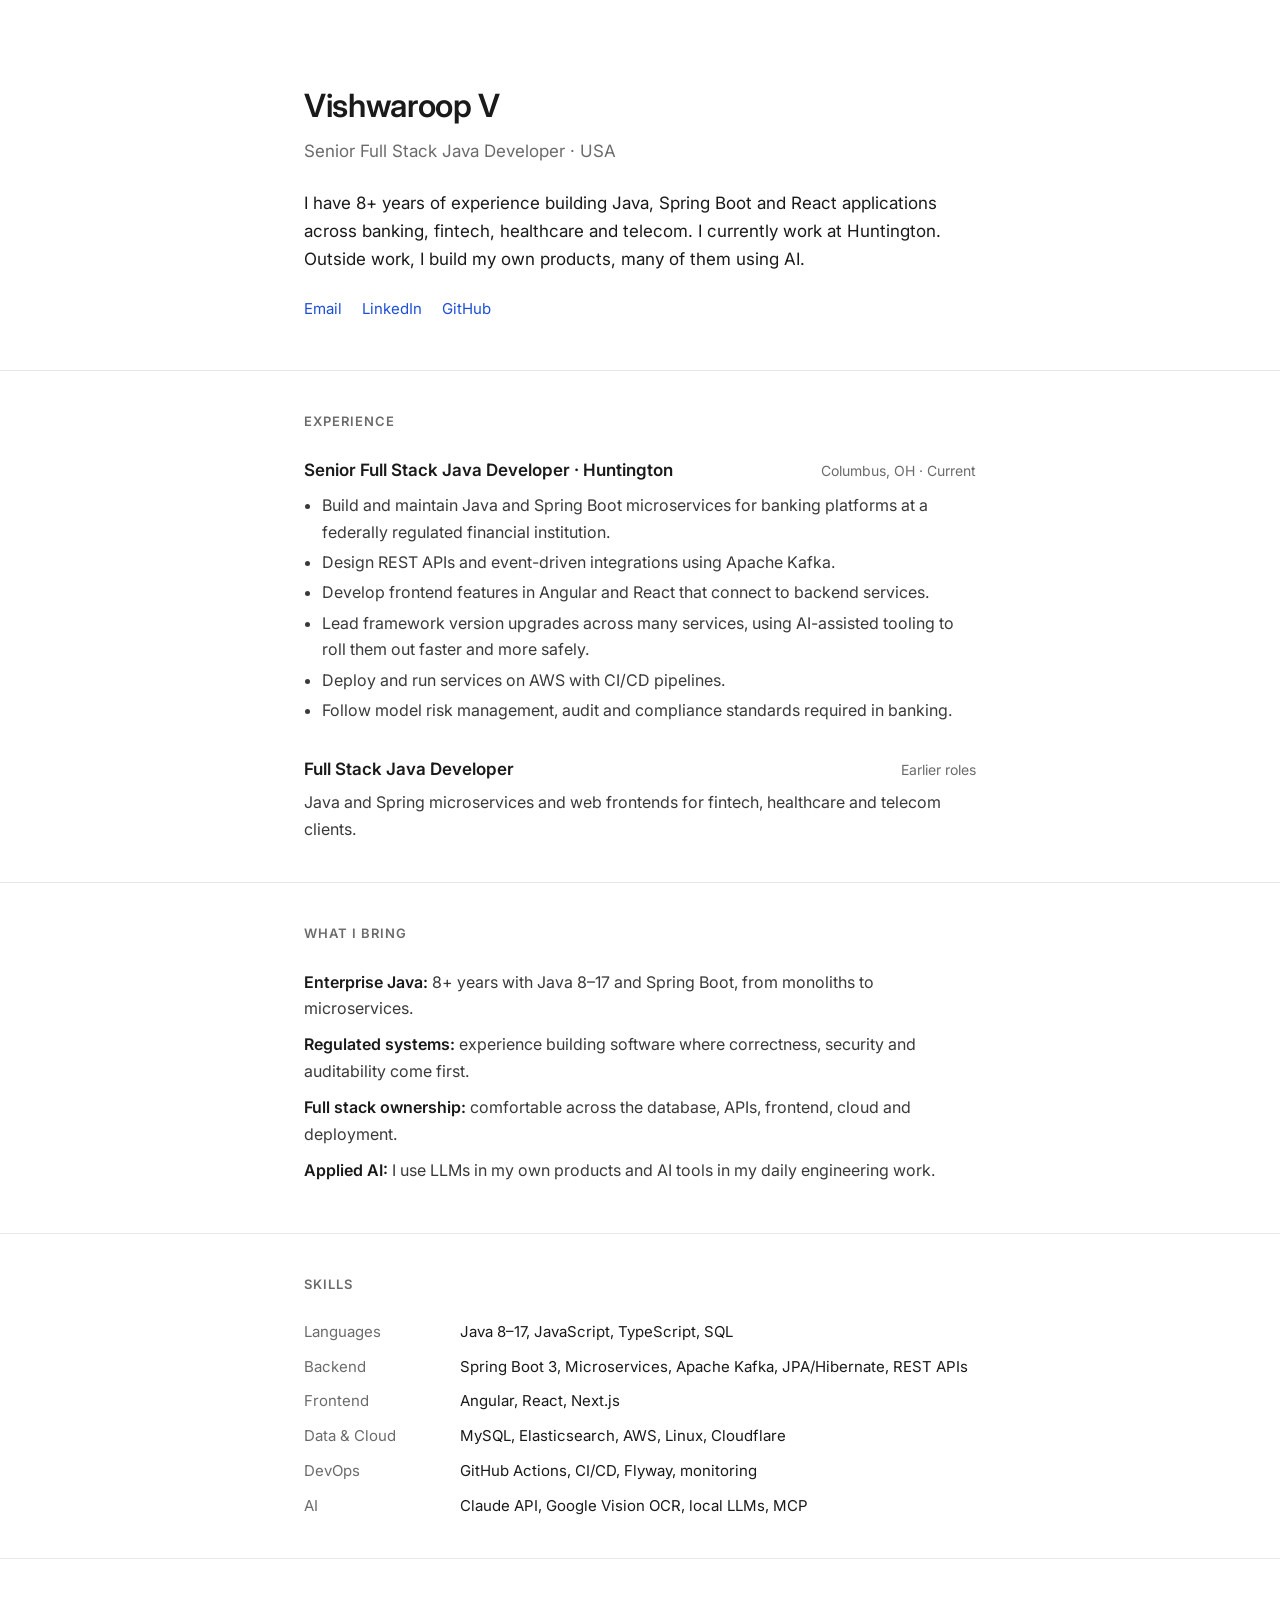
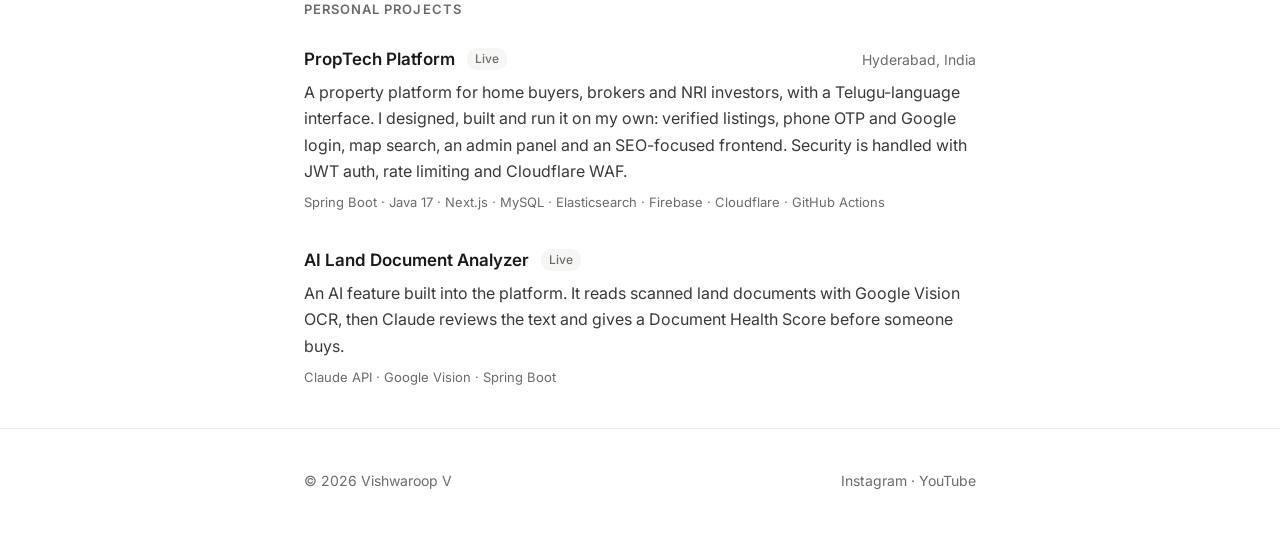
==== index.html @ b4668c91 "Rename platform to PropTech Platform; mark document analyzer live Co-Authored-By: Claude Opus 5.5 <n" ====
<!DOCTYPE html>
<html lang="en">
<head>
<meta charset="UTF-8">
<meta name="viewport" content="width=device-width, initial-scale=1.0">
<title>Vishwaroop V — Senior Full Stack Java Developer</title>
<meta name="description" content="Senior Full Stack Java Developer with 8+ years in banking and fintech. Spring Boot, microservices, Kafka, React, AWS, and applied AI.">
<link rel="preconnect" href="https://fonts.googleapis.com">
<link rel="preconnect" href="https://fonts.gstatic.com" crossorigin>
<link href="https://fonts.googleapis.com/css2?family=Inter:wght@400;500;600&display=swap" rel="stylesheet">
<style>
  :root{--text:#1a1a1a;--muted:#6b6b6b;--line:#e8e8e8;--link:#1d4ed8;--bg:#ffffff;--soft:#f6f6f4}
  *{box-sizing:border-box;margin:0;padding:0}
  body{font-family:'Inter',system-ui,-apple-system,sans-serif;color:var(--text);background:var(--bg);line-height:1.65;font-size:16px;-webkit-font-smoothing:antialiased}
  .wrap{max-width:720px;margin:0 auto;padding:0 24px}
  a{color:var(--link);text-decoration:none}
  a:hover{text-decoration:underline}

  header{padding:80px 0 48px}
  h1{font-size:32px;font-weight:600;letter-spacing:-.01em}
  .role{color:var(--muted);font-size:17px;margin-top:4px}
  .intro{margin-top:24px;font-size:17px}
  .links{display:flex;gap:20px;flex-wrap:wrap;margin-top:24px;font-size:15px}

  section{padding:40px 0;border-top:1px solid var(--line)}
  h2{font-size:13px;font-weight:600;text-transform:uppercase;letter-spacing:.08em;color:var(--muted);margin-bottom:24px}

  .item{margin-bottom:32px}
  .item:last-child{margin-bottom:0}
  .item-head{display:flex;justify-content:space-between;align-items:baseline;gap:16px;flex-wrap:wrap}
  .item h3{font-size:17px;font-weight:600}
  .item .meta{font-size:14px;color:var(--muted)}
  .item p{margin-top:6px;color:#3a3a3a}
  .item ul{margin-top:8px;padding-left:18px;color:#3a3a3a}
  .item li{margin-bottom:4px}
  .tags{margin-top:8px;font-size:13px;color:var(--muted)}
  .item .plinks{margin-top:6px;font-size:14px;display:flex;gap:16px}
  .plain{list-style:none}
  .plain li{margin-bottom:10px;color:#3a3a3a}
  .plain strong{color:var(--text);font-weight:600}
  .badge{display:inline-block;font-size:12px;font-weight:500;padding:1px 8px;border-radius:10px;background:var(--soft);color:var(--muted);margin-left:8px;vertical-align:2px}

  .skills{display:grid;grid-template-columns:140px 1fr;row-gap:10px;column-gap:16px;font-size:15px}
  .skills dt{color:var(--muted)}

  footer{padding:40px 0 60px;border-top:1px solid var(--line);font-size:14px;color:var(--muted)}
  footer .wrap{display:flex;justify-content:space-between;flex-wrap:wrap;gap:12px}
  footer a{color:var(--muted)}

  @media (max-width:560px){
    header{padding:56px 0 36px}
    h1{font-size:28px}
    .skills{grid-template-columns:1fr;row-gap:2px}
    .skills dd{margin-bottom:10px}
  }
</style>
</head>
<body>

<header>
  <div class="wrap">
    <h1>Vishwaroop V</h1>
    <div class="role">Senior Full Stack Java Developer · USA</div>
    <p class="intro">I have 8+ years of experience building Java, Spring Boot and React applications across banking, fintech, healthcare and telecom. I currently work at Huntington. Outside work, I build my own products, many of them using AI.</p>
    <div class="links">
      <a href="mailto:vishwaroopvoruganti@gmail.com">Email</a>
      <a href="https://www.linkedin.com/in/vishwaroop-v-a164001b8/" target="_blank" rel="noopener">LinkedIn</a>
      <a href="https://github.com/vishwaroopvoruganti" target="_blank" rel="noopener">GitHub</a>
    </div>
  </div>
</header>

<section>
  <div class="wrap">
    <h2>Experience</h2>
    <div class="item">
      <div class="item-head"><h3>Senior Full Stack Java Developer · Huntington</h3><span class="meta">Columbus, OH · Current</span></div>
      <ul>
        <li>Build and maintain Java and Spring Boot microservices for banking platforms at a federally regulated financial institution.</li>
        <li>Design REST APIs and event-driven integrations using Apache Kafka.</li>
        <li>Develop frontend features in Angular and React that connect to backend services.</li>
        <li>Lead framework version upgrades across many services, using AI-assisted tooling to roll them out faster and more safely.</li>
        <li>Deploy and run services on AWS with CI/CD pipelines.</li>
        <li>Follow model risk management, audit and compliance standards required in banking.</li>
      </ul>
    </div>
    <div class="item">
      <div class="item-head"><h3>Full Stack Java Developer</h3><span class="meta">Earlier roles</span></div>
      <p>Java and Spring microservices and web frontends for fintech, healthcare and telecom clients.</p>
    </div>
  </div>
</section>

<section>
  <div class="wrap">
    <h2>What I bring</h2>
    <ul class="plain">
      <li><strong>Enterprise Java:</strong> 8+ years with Java 8–17 and Spring Boot, from monoliths to microservices.</li>
      <li><strong>Regulated systems:</strong> experience building software where correctness, security and auditability come first.</li>
      <li><strong>Full stack ownership:</strong> comfortable across the database, APIs, frontend, cloud and deployment.</li>
      <li><strong>Applied AI:</strong> I use LLMs in my own products and AI tools in my daily engineering work.</li>
    </ul>
  </div>
</section>

<section>
  <div class="wrap">
    <h2>Skills</h2>
    <dl class="skills">
      <dt>Languages</dt><dd>Java 8–17, JavaScript, TypeScript, SQL</dd>
      <dt>Backend</dt><dd>Spring Boot 3, Microservices, Apache Kafka, JPA/Hibernate, REST APIs</dd>
      <dt>Frontend</dt><dd>Angular, React, Next.js</dd>
      <dt>Data &amp; Cloud</dt><dd>MySQL, Elasticsearch, AWS, Linux, Cloudflare</dd>
      <dt>DevOps</dt><dd>GitHub Actions, CI/CD, Flyway, monitoring</dd>
      <dt>AI</dt><dd>Claude API, Google Vision OCR, local LLMs, MCP</dd>
    </dl>
  </div>
</section>

<section id="projects">
  <div class="wrap">
    <h2>Personal projects</h2>
    <div class="item">
      <div class="item-head"><h3>PropTech Platform <span class="badge">Live</span></h3><span class="meta">Hyderabad, India</span></div>
      <p>A property platform for home buyers, brokers and NRI investors, with a Telugu-language interface. I designed, built and run it on my own: verified listings, phone OTP and Google login, map search, an admin panel and an SEO-focused frontend. Security is handled with JWT auth, rate limiting and Cloudflare WAF.</p>
      <div class="tags">Spring Boot · Java 17 · Next.js · MySQL · Elasticsearch · Firebase · Cloudflare · GitHub Actions</div>
    </div>
    <div class="item">
      <div class="item-head"><h3>AI Land Document Analyzer <span class="badge">Live</span></h3></div>
      <p>An AI feature built into the platform. It reads scanned land documents with Google Vision OCR, then Claude reviews the text and gives a Document Health Score before someone buys.</p>
      <div class="tags">Claude API · Google Vision · Spring Boot</div>
    </div>
  </div>
</section>

<footer>
  <div class="wrap">
    <span>© 2026 Vishwaroop V</span>
    <span><a href="https://www.instagram.com/invest_with_vish/" target="_blank" rel="noopener">Instagram</a> · <a href="https://www.youtube.com/@invest_with_vish" target="_blank" rel="noopener">YouTube</a></span>
  </div>
</footer>

</body>
</html>
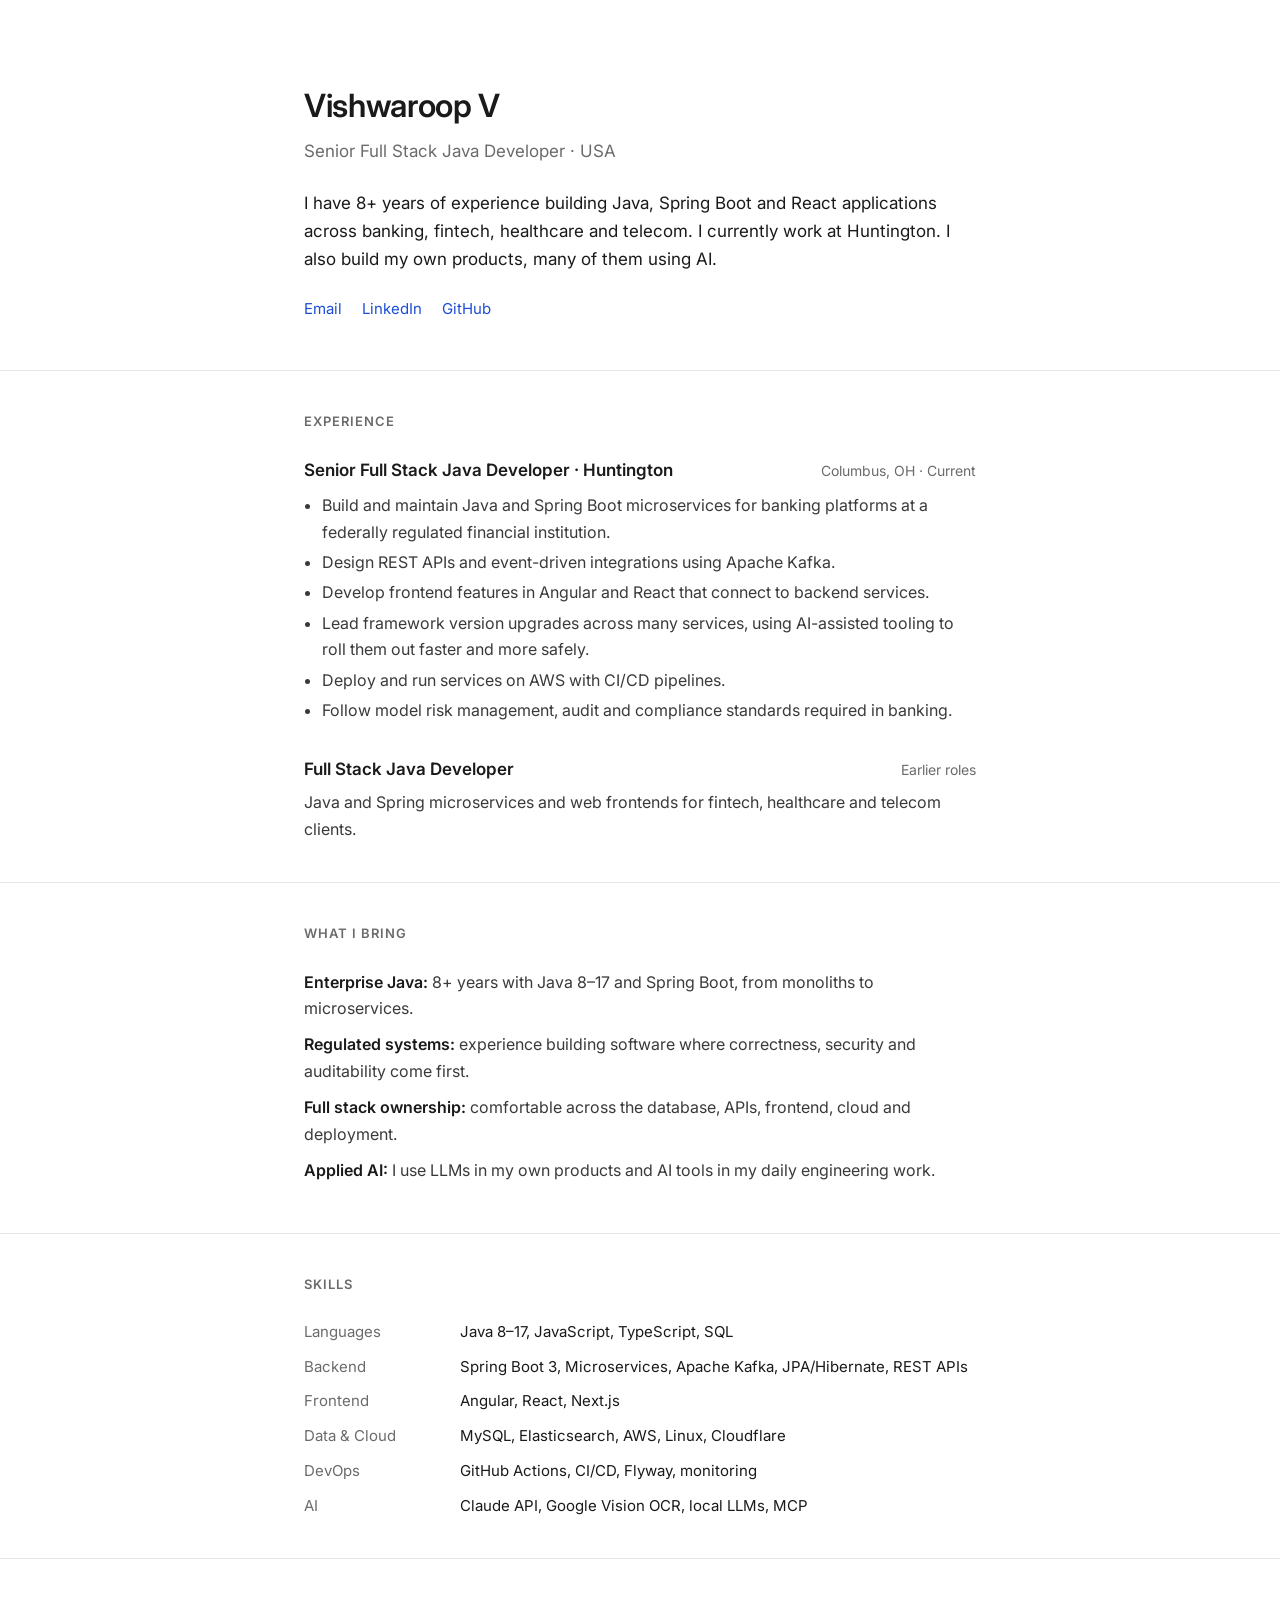
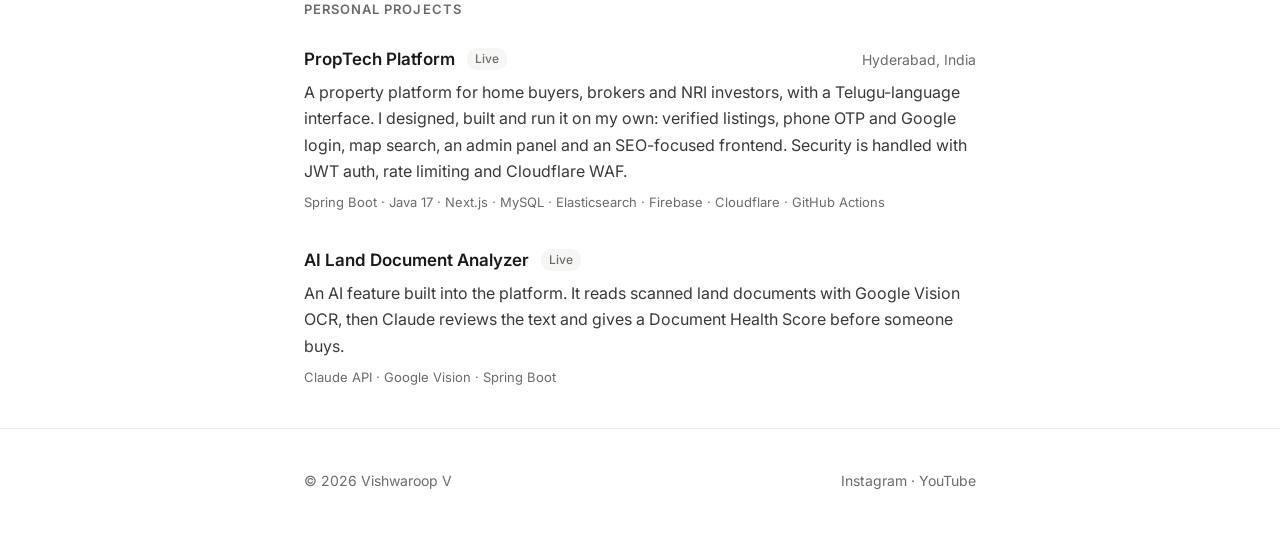
==== commit ce7e1d12: "Edit intro wording Co-Authored-By: Claude Opus 5.5 <noreply@anthropic.com> Claude-Session: https://c" ====
--- a/index.html
+++ b/index.html
@@ -61,9 +61,9 @@
   <div class="wrap">
     <h1>Vishwaroop V</h1>
     <div class="role">Senior Full Stack Java Developer · USA</div>
-    <p class="intro">I have 8+ years of experience building Java, Spring Boot and React applications across banking, fintech, healthcare and telecom. I currently work at Huntington. Outside work, I build my own products, many of them using AI.</p>
+    <p class="intro">I have 8+ years of experience building Java, Spring Boot and React applications across banking, fintech, healthcare and telecom. I currently work at Huntington. I also build my own products, many of them using AI.</p>
     <div class="links">
-      <a href="mailto:vishwaroopvoruganti@gmail.com">Email</a>
+      <a href="mailto:vishwaroop53@gmail.com">Email</a>
       <a href="https://www.linkedin.com/in/vishwaroop-v-a164001b8/" target="_blank" rel="noopener">LinkedIn</a>
       <a href="https://github.com/vishwaroopvoruganti" target="_blank" rel="noopener">GitHub</a>
     </div>
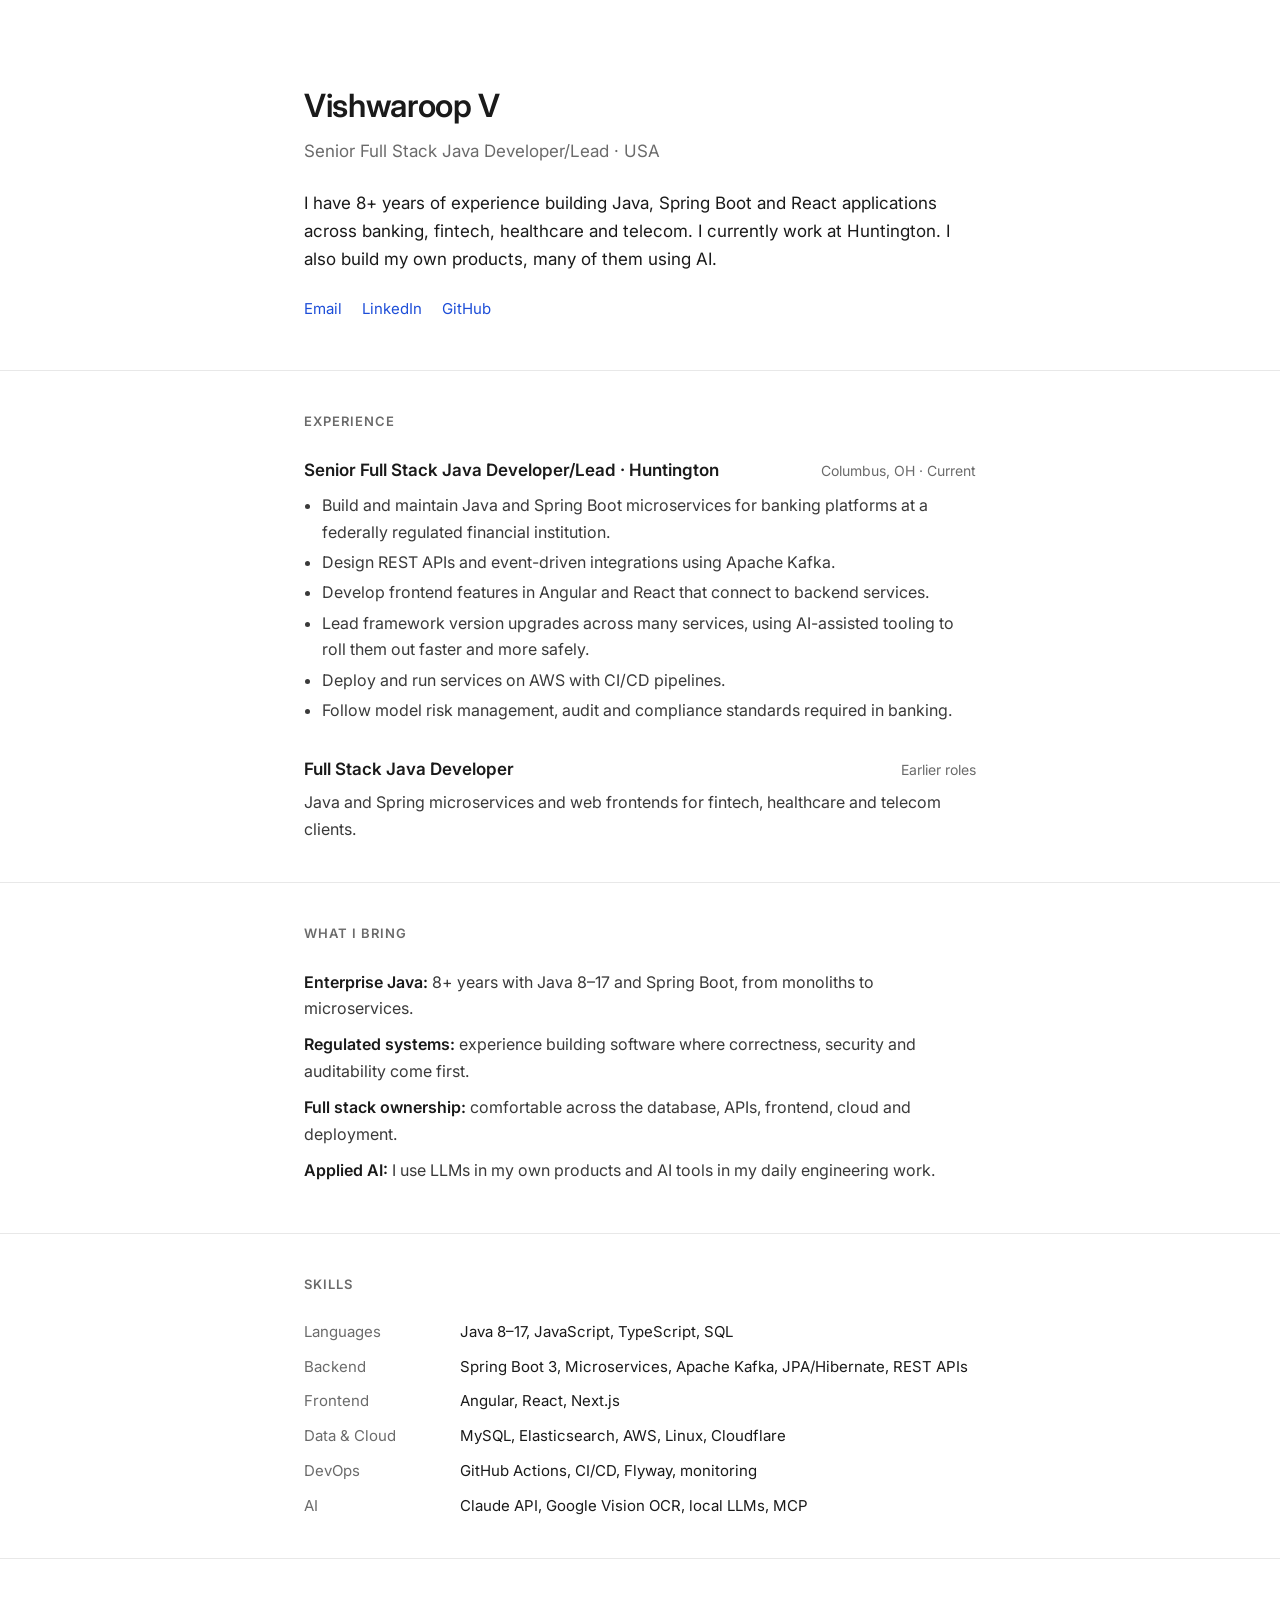
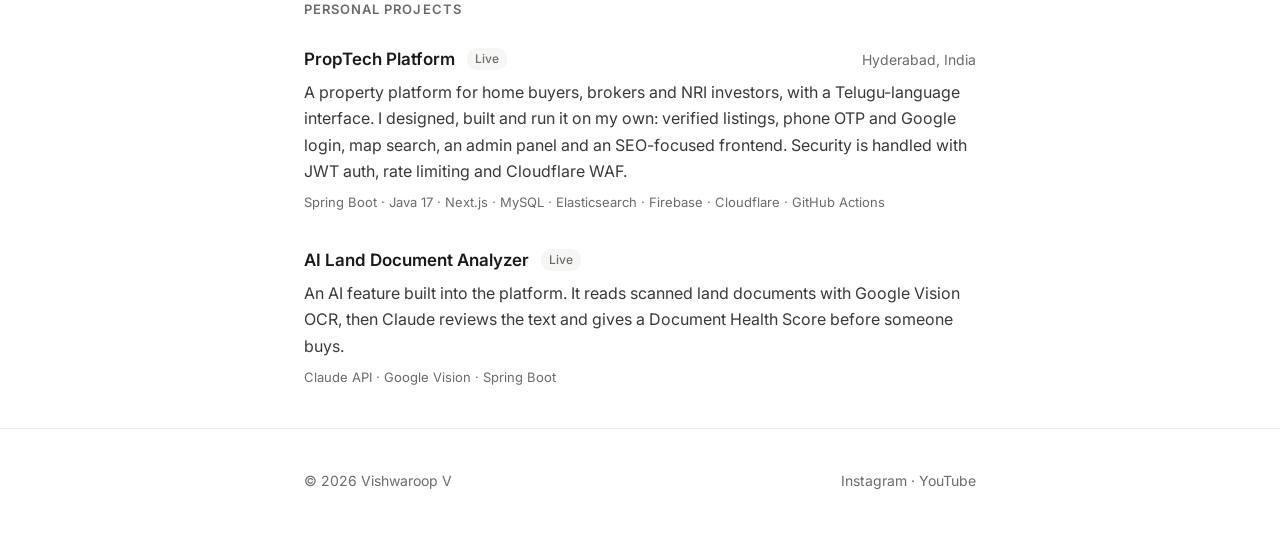
==== commit 2e87b174: "Update title to Senior Full Stack Java Developer/Lead Co-Authored-By: Claude Opus 5.5 <noreply@anthr" ====
--- a/index.html
+++ b/index.html
@@ -3,8 +3,8 @@
 <head>
 <meta charset="UTF-8">
 <meta name="viewport" content="width=device-width, initial-scale=1.0">
-<title>Vishwaroop V — Senior Full Stack Java Developer</title>
-<meta name="description" content="Senior Full Stack Java Developer with 8+ years in banking and fintech. Spring Boot, microservices, Kafka, React, AWS, and applied AI.">
+<title>Vishwaroop V — Senior Full Stack Java Developer/Lead</title>
+<meta name="description" content="Senior Full Stack Java Developer/Lead with 8+ years in banking and fintech. Spring Boot, microservices, Kafka, React, AWS, and applied AI.">
 <link rel="preconnect" href="https://fonts.googleapis.com">
 <link rel="preconnect" href="https://fonts.gstatic.com" crossorigin>
 <link href="https://fonts.googleapis.com/css2?family=Inter:wght@400;500;600&display=swap" rel="stylesheet">
@@ -60,7 +60,7 @@
 <header>
   <div class="wrap">
     <h1>Vishwaroop V</h1>
-    <div class="role">Senior Full Stack Java Developer · USA</div>
+    <div class="role">Senior Full Stack Java Developer/Lead · USA</div>
     <p class="intro">I have 8+ years of experience building Java, Spring Boot and React applications across banking, fintech, healthcare and telecom. I currently work at Huntington. I also build my own products, many of them using AI.</p>
     <div class="links">
       <a href="mailto:vishwaroop53@gmail.com">Email</a>
@@ -74,7 +74,7 @@
   <div class="wrap">
     <h2>Experience</h2>
     <div class="item">
-      <div class="item-head"><h3>Senior Full Stack Java Developer · Huntington</h3><span class="meta">Columbus, OH · Current</span></div>
+      <div class="item-head"><h3>Senior Full Stack Java Developer/Lead · Huntington</h3><span class="meta">Columbus, OH · Current</span></div>
       <ul>
         <li>Build and maintain Java and Spring Boot microservices for banking platforms at a federally regulated financial institution.</li>
         <li>Design REST APIs and event-driven integrations using Apache Kafka.</li>
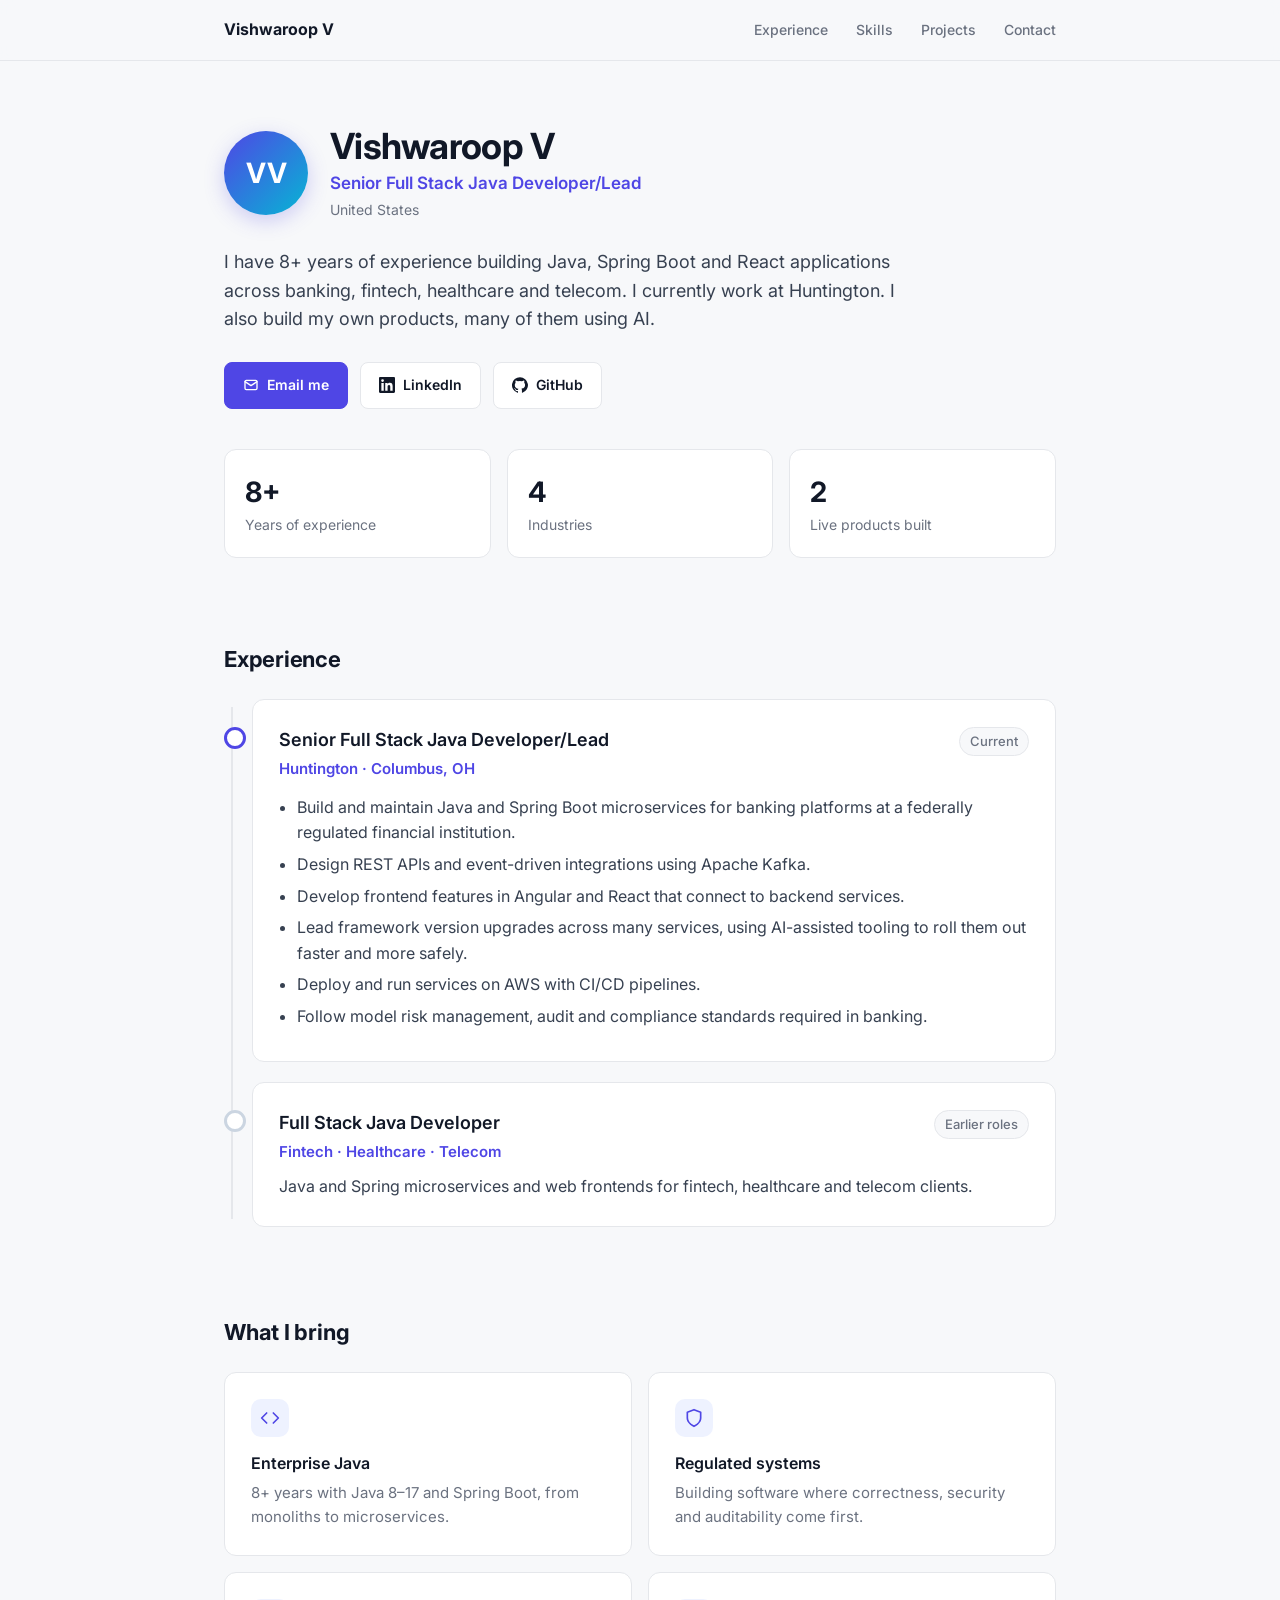
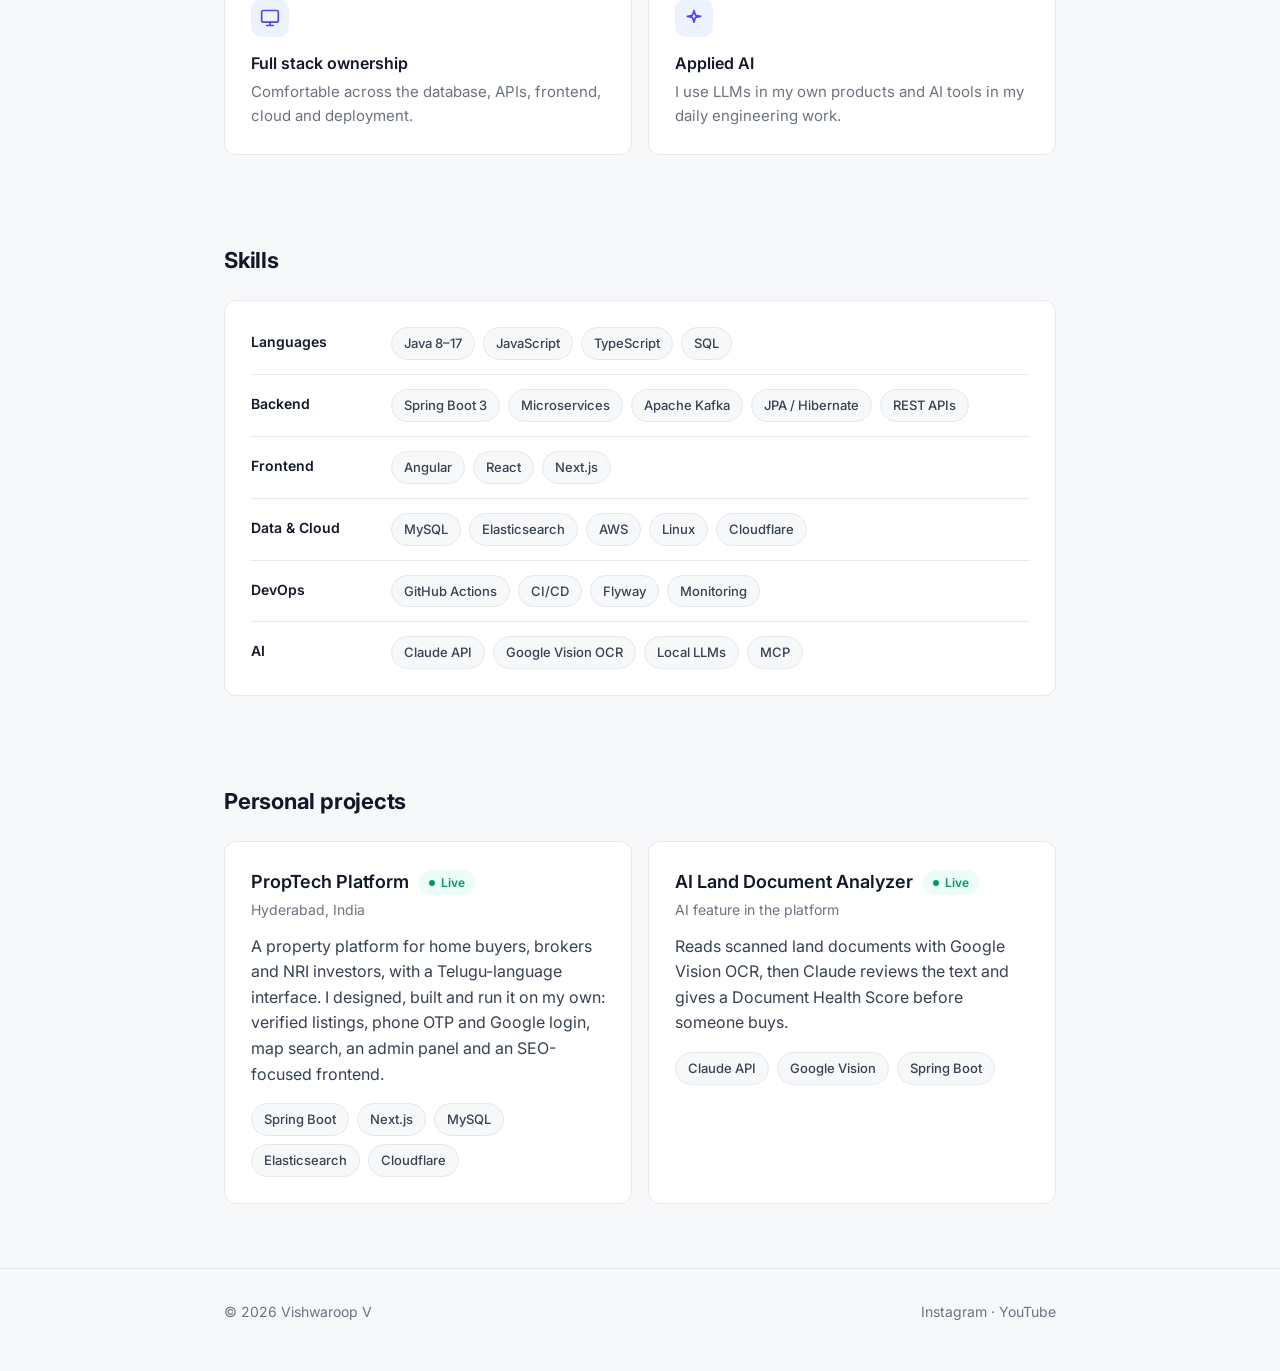
==== commit 2486fe8d: "Redesign: clean card layout with timeline, skill chips and icons Co-Authored-By: Claude Opus 5.5 <no" ====
--- a/index.html
+++ b/index.html
@@ -5,133 +5,238 @@
 <meta name="viewport" content="width=device-width, initial-scale=1.0">
 <title>Vishwaroop V — Senior Full Stack Java Developer/Lead</title>
 <meta name="description" content="Senior Full Stack Java Developer/Lead with 8+ years in banking and fintech. Spring Boot, microservices, Kafka, React, AWS, and applied AI.">
+<link rel="icon" href="data:image/svg+xml,<svg xmlns='http://www.w3.org/2000/svg' viewBox='0 0 64 64'><rect width='64' height='64' rx='14' fill='%234f46e5'/><text x='50%' y='54%' text-anchor='middle' dominant-baseline='middle' font-family='Arial' font-weight='700' font-size='28' fill='white'>VV</text></svg>">
 <link rel="preconnect" href="https://fonts.googleapis.com">
 <link rel="preconnect" href="https://fonts.gstatic.com" crossorigin>
-<link href="https://fonts.googleapis.com/css2?family=Inter:wght@400;500;600&display=swap" rel="stylesheet">
+<link href="https://fonts.googleapis.com/css2?family=Inter:wght@400;500;600;700&display=swap" rel="stylesheet">
 <style>
-  :root{--text:#1a1a1a;--muted:#6b6b6b;--line:#e8e8e8;--link:#1d4ed8;--bg:#ffffff;--soft:#f6f6f4}
+  :root{
+    --bg:#f7f8fa; --card:#ffffff; --text:#111827; --body:#374151; --muted:#6b7280;
+    --line:#e5e7eb; --accent:#4f46e5; --accent-soft:#eef2ff; --green:#059669; --green-soft:#ecfdf5;
+  }
   *{box-sizing:border-box;margin:0;padding:0}
-  body{font-family:'Inter',system-ui,-apple-system,sans-serif;color:var(--text);background:var(--bg);line-height:1.65;font-size:16px;-webkit-font-smoothing:antialiased}
-  .wrap{max-width:720px;margin:0 auto;padding:0 24px}
-  a{color:var(--link);text-decoration:none}
-  a:hover{text-decoration:underline}
-
-  header{padding:80px 0 48px}
-  h1{font-size:32px;font-weight:600;letter-spacing:-.01em}
-  .role{color:var(--muted);font-size:17px;margin-top:4px}
-  .intro{margin-top:24px;font-size:17px}
-  .links{display:flex;gap:20px;flex-wrap:wrap;margin-top:24px;font-size:15px}
-
-  section{padding:40px 0;border-top:1px solid var(--line)}
-  h2{font-size:13px;font-weight:600;text-transform:uppercase;letter-spacing:.08em;color:var(--muted);margin-bottom:24px}
-
-  .item{margin-bottom:32px}
-  .item:last-child{margin-bottom:0}
-  .item-head{display:flex;justify-content:space-between;align-items:baseline;gap:16px;flex-wrap:wrap}
-  .item h3{font-size:17px;font-weight:600}
-  .item .meta{font-size:14px;color:var(--muted)}
-  .item p{margin-top:6px;color:#3a3a3a}
-  .item ul{margin-top:8px;padding-left:18px;color:#3a3a3a}
-  .item li{margin-bottom:4px}
-  .tags{margin-top:8px;font-size:13px;color:var(--muted)}
-  .item .plinks{margin-top:6px;font-size:14px;display:flex;gap:16px}
-  .plain{list-style:none}
-  .plain li{margin-bottom:10px;color:#3a3a3a}
-  .plain strong{color:var(--text);font-weight:600}
-  .badge{display:inline-block;font-size:12px;font-weight:500;padding:1px 8px;border-radius:10px;background:var(--soft);color:var(--muted);margin-left:8px;vertical-align:2px}
-
-  .skills{display:grid;grid-template-columns:140px 1fr;row-gap:10px;column-gap:16px;font-size:15px}
-  .skills dt{color:var(--muted)}
-
-  footer{padding:40px 0 60px;border-top:1px solid var(--line);font-size:14px;color:var(--muted)}
+  html{scroll-behavior:smooth}
+  body{font-family:'Inter',system-ui,-apple-system,sans-serif;background:var(--bg);color:var(--body);line-height:1.6;font-size:16px;-webkit-font-smoothing:antialiased}
+  a{color:var(--accent);text-decoration:none}
+  .wrap{max-width:880px;margin:0 auto;padding:0 24px}
+
+  /* nav */
+  nav{position:sticky;top:0;z-index:10;background:rgba(247,248,250,.9);backdrop-filter:blur(8px);border-bottom:1px solid var(--line)}
+  nav .wrap{display:flex;justify-content:space-between;align-items:center;height:60px}
+  .brand{font-weight:700;color:var(--text);font-size:16px}
+  nav ul{display:flex;gap:28px;list-style:none;font-size:14px;font-weight:500}
+  nav ul a{color:var(--muted)}
+  nav ul a:hover{color:var(--text)}
+
+  /* hero */
+  .hero{padding:64px 0 40px}
+  .hero-top{display:flex;align-items:center;gap:22px}
+  .avatar{width:84px;height:84px;border-radius:50%;background:linear-gradient(135deg,#4f46e5,#06b6d4);color:#fff;display:flex;align-items:center;justify-content:center;font-weight:700;font-size:28px;flex-shrink:0;box-shadow:0 6px 20px rgba(79,70,229,.25)}
+  h1{font-size:36px;font-weight:700;color:var(--text);letter-spacing:-.02em;line-height:1.2}
+  .role{color:var(--accent);font-weight:600;font-size:17px;margin-top:2px}
+  .loc{color:var(--muted);font-size:14px;margin-top:2px}
+  .intro{margin-top:26px;font-size:18px;max-width:700px}
+  .btns{display:flex;gap:12px;flex-wrap:wrap;margin-top:28px}
+  .btn{display:inline-flex;align-items:center;gap:8px;font-size:14px;font-weight:600;padding:11px 18px;border-radius:8px;border:1px solid var(--line);background:var(--card);color:var(--text);transition:all .15s}
+  .btn:hover{border-color:#cbd5e1;transform:translateY(-1px)}
+  .btn.primary{background:var(--accent);border-color:var(--accent);color:#fff}
+  .btn.primary:hover{background:#4338ca}
+  .btn svg{width:16px;height:16px}
+
+  .stats{display:grid;grid-template-columns:repeat(3,1fr);gap:16px;margin-top:40px}
+  .stat{background:var(--card);border:1px solid var(--line);border-radius:12px;padding:20px}
+  .stat .n{font-size:28px;font-weight:700;color:var(--text)}
+  .stat .l{font-size:14px;color:var(--muted)}
+
+  /* sections */
+  section{padding:44px 0}
+  h2{font-size:22px;font-weight:700;color:var(--text);margin-bottom:22px;letter-spacing:-.01em}
+  .card{background:var(--card);border:1px solid var(--line);border-radius:12px;padding:26px}
+
+  /* timeline */
+  .timeline{position:relative;padding-left:28px}
+  .timeline:before{content:"";position:absolute;left:7px;top:8px;bottom:8px;width:2px;background:var(--line)}
+  .t-item{position:relative;margin-bottom:20px}
+  .t-item:last-child{margin-bottom:0}
+  .t-item:before{content:"";position:absolute;left:-28px;top:28px;width:16px;height:16px;border-radius:50%;background:var(--card);border:3px solid var(--accent)}
+  .t-item.past:before{border-color:#cbd5e1}
+  .t-head{display:flex;justify-content:space-between;align-items:baseline;flex-wrap:wrap;gap:8px}
+  .t-head h3{font-size:18px;font-weight:600;color:var(--text)}
+  .company{color:var(--accent);font-weight:600;font-size:15px;margin-top:2px}
+  .when{font-size:13px;font-weight:500;color:var(--muted);background:var(--bg);border:1px solid var(--line);padding:3px 10px;border-radius:20px}
+  .t-item ul{margin-top:14px;padding-left:18px}
+  .t-item li{margin-bottom:6px}
+  .t-item p{margin-top:10px}
+
+  /* strengths */
+  .grid2{display:grid;grid-template-columns:1fr 1fr;gap:16px}
+  .strength .icon{width:38px;height:38px;border-radius:10px;background:var(--accent-soft);color:var(--accent);display:flex;align-items:center;justify-content:center;margin-bottom:14px}
+  .strength .icon svg{width:20px;height:20px}
+  .strength h3{font-size:16px;font-weight:600;color:var(--text);margin-bottom:4px}
+  .strength p{font-size:15px;color:var(--muted)}
+
+  /* skills */
+  .skill-row{display:flex;gap:20px;padding:14px 0;border-top:1px solid var(--line)}
+  .skill-row:first-child{border-top:0;padding-top:0}
+  .skill-row:last-child{padding-bottom:0}
+  .skill-row .k{width:120px;flex-shrink:0;font-size:14px;font-weight:600;color:var(--text);padding-top:4px}
+  .chips{display:flex;flex-wrap:wrap;gap:8px}
+  .chip{font-size:13px;font-weight:500;padding:5px 12px;border-radius:20px;background:var(--bg);border:1px solid var(--line);color:var(--body)}
+
+  /* projects */
+  .project h3{font-size:18px;font-weight:600;color:var(--text);display:flex;align-items:center;gap:10px;flex-wrap:wrap}
+  .live{font-size:12px;font-weight:600;color:var(--green);background:var(--green-soft);padding:3px 10px;border-radius:20px;display:inline-flex;align-items:center;gap:6px}
+  .live:before{content:"";width:6px;height:6px;border-radius:50%;background:var(--green)}
+  .project .sub{font-size:14px;color:var(--muted);margin-top:2px}
+  .project p{margin-top:12px}
+  .project .chips{margin-top:16px}
+
+  footer{border-top:1px solid var(--line);padding:32px 0 48px;margin-top:20px;font-size:14px;color:var(--muted)}
   footer .wrap{display:flex;justify-content:space-between;flex-wrap:wrap;gap:12px}
   footer a{color:var(--muted)}
-
-  @media (max-width:560px){
-    header{padding:56px 0 36px}
-    h1{font-size:28px}
-    .skills{grid-template-columns:1fr;row-gap:2px}
-    .skills dd{margin-bottom:10px}
+  footer a:hover{color:var(--text)}
+
+  @media (max-width:680px){
+    nav ul{display:none}
+    .hero{padding:44px 0 28px}
+    .hero-top{flex-direction:column;align-items:flex-start;gap:16px}
+    h1{font-size:30px}
+    .stats{grid-template-columns:1fr}
+    .grid2{grid-template-columns:1fr}
+    .skill-row{flex-direction:column;gap:8px}
   }
 </style>
 </head>
 <body>
 
-<header>
+<nav>
   <div class="wrap">
-    <h1>Vishwaroop V</h1>
-    <div class="role">Senior Full Stack Java Developer/Lead · USA</div>
-    <p class="intro">I have 8+ years of experience building Java, Spring Boot and React applications across banking, fintech, healthcare and telecom. I currently work at Huntington. I also build my own products, many of them using AI.</p>
-    <div class="links">
-      <a href="mailto:vishwaroop53@gmail.com">Email</a>
-      <a href="https://www.linkedin.com/in/vishwaroop-v-a164001b8/" target="_blank" rel="noopener">LinkedIn</a>
-      <a href="https://github.com/vishwaroopvoruganti" target="_blank" rel="noopener">GitHub</a>
-    </div>
-  </div>
-</header>
-
-<section>
-  <div class="wrap">
-    <h2>Experience</h2>
-    <div class="item">
-      <div class="item-head"><h3>Senior Full Stack Java Developer/Lead · Huntington</h3><span class="meta">Columbus, OH · Current</span></div>
-      <ul>
-        <li>Build and maintain Java and Spring Boot microservices for banking platforms at a federally regulated financial institution.</li>
-        <li>Design REST APIs and event-driven integrations using Apache Kafka.</li>
-        <li>Develop frontend features in Angular and React that connect to backend services.</li>
-        <li>Lead framework version upgrades across many services, using AI-assisted tooling to roll them out faster and more safely.</li>
-        <li>Deploy and run services on AWS with CI/CD pipelines.</li>
-        <li>Follow model risk management, audit and compliance standards required in banking.</li>
-      </ul>
-    </div>
-    <div class="item">
-      <div class="item-head"><h3>Full Stack Java Developer</h3><span class="meta">Earlier roles</span></div>
-      <p>Java and Spring microservices and web frontends for fintech, healthcare and telecom clients.</p>
-    </div>
-  </div>
-</section>
-
-<section>
-  <div class="wrap">
-    <h2>What I bring</h2>
-    <ul class="plain">
-      <li><strong>Enterprise Java:</strong> 8+ years with Java 8–17 and Spring Boot, from monoliths to microservices.</li>
-      <li><strong>Regulated systems:</strong> experience building software where correctness, security and auditability come first.</li>
-      <li><strong>Full stack ownership:</strong> comfortable across the database, APIs, frontend, cloud and deployment.</li>
-      <li><strong>Applied AI:</strong> I use LLMs in my own products and AI tools in my daily engineering work.</li>
+    <span class="brand">Vishwaroop V</span>
+    <ul>
+      <li><a href="#experience">Experience</a></li>
+      <li><a href="#skills">Skills</a></li>
+      <li><a href="#projects">Projects</a></li>
+      <li><a href="#contact">Contact</a></li>
     </ul>
   </div>
-</section>
-
-<section>
-  <div class="wrap">
+</nav>
+
+<div class="wrap">
+
+  <div class="hero">
+    <div class="hero-top">
+      <div class="avatar">VV</div>
+      <div>
+        <h1>Vishwaroop V</h1>
+        <div class="role">Senior Full Stack Java Developer/Lead</div>
+        <div class="loc">United States</div>
+      </div>
+    </div>
+    <p class="intro">I have 8+ years of experience building Java, Spring Boot and React applications across banking, fintech, healthcare and telecom. I currently work at Huntington. I also build my own products, many of them using AI.</p>
+    <div class="btns" id="contact">
+      <a class="btn primary" href="mailto:vishwaroop53@gmail.com">
+        <svg viewBox="0 0 24 24" fill="none" stroke="currentColor" stroke-width="2" stroke-linecap="round" stroke-linejoin="round"><rect x="3" y="5" width="18" height="14" rx="2"/><path d="m3 7 9 6 9-6"/></svg>Email me</a>
+      <a class="btn" href="https://www.linkedin.com/in/vishwaroop-v-a164001b8/" target="_blank" rel="noopener">
+        <svg viewBox="0 0 24 24" fill="currentColor"><path d="M20.45 20.45h-3.56v-5.57c0-1.33-.02-3.04-1.85-3.04-1.85 0-2.14 1.45-2.14 2.94v5.67H9.35V9h3.41v1.56h.05c.48-.9 1.64-1.85 3.37-1.85 3.6 0 4.27 2.37 4.27 5.46v6.28zM5.34 7.43a2.06 2.06 0 1 1 0-4.13 2.06 2.06 0 0 1 0 4.13zM7.12 20.45H3.56V9h3.56v11.45zM22.22 0H1.77C.79 0 0 .77 0 1.73v20.54C0 23.23.79 24 1.77 24h20.45c.98 0 1.78-.77 1.78-1.73V1.73C24 .77 23.2 0 22.22 0z"/></svg>LinkedIn</a>
+      <a class="btn" href="https://github.com/vishwaroopvoruganti" target="_blank" rel="noopener">
+        <svg viewBox="0 0 24 24" fill="currentColor"><path d="M12 .3a12 12 0 0 0-3.8 23.4c.6.1.8-.3.8-.6v-2c-3.3.7-4-1.6-4-1.6-.6-1.4-1.4-1.8-1.4-1.8-1-.7.1-.7.1-.7 1.2.1 1.8 1.2 1.8 1.2 1 1.8 2.8 1.3 3.5 1 0-.8.4-1.3.7-1.6-2.7-.3-5.5-1.3-5.5-6 0-1.2.5-2.3 1.3-3.1-.2-.4-.6-1.6 0-3.2 0 0 1-.3 3.4 1.2a11.5 11.5 0 0 1 6 0c2.3-1.5 3.3-1.2 3.3-1.2.6 1.6.2 2.8.1 3.2.8.8 1.3 1.9 1.3 3.2 0 4.6-2.8 5.6-5.5 5.9.4.4.8 1.1.8 2.2v3.3c0 .3.2.7.8.6A12 12 0 0 0 12 .3"/></svg>GitHub</a>
+    </div>
+
+    <div class="stats">
+      <div class="stat"><div class="n">8+</div><div class="l">Years of experience</div></div>
+      <div class="stat"><div class="n">4</div><div class="l">Industries</div></div>
+      <div class="stat"><div class="n">2</div><div class="l">Live products built</div></div>
+    </div>
+  </div>
+
+  <section id="experience">
+    <h2>Experience</h2>
+    <div class="timeline">
+      <div class="t-item">
+        <div class="card">
+          <div class="t-head">
+            <div><h3>Senior Full Stack Java Developer/Lead</h3><div class="company">Huntington · Columbus, OH</div></div>
+            <span class="when">Current</span>
+          </div>
+          <ul>
+            <li>Build and maintain Java and Spring Boot microservices for banking platforms at a federally regulated financial institution.</li>
+            <li>Design REST APIs and event-driven integrations using Apache Kafka.</li>
+            <li>Develop frontend features in Angular and React that connect to backend services.</li>
+            <li>Lead framework version upgrades across many services, using AI-assisted tooling to roll them out faster and more safely.</li>
+            <li>Deploy and run services on AWS with CI/CD pipelines.</li>
+            <li>Follow model risk management, audit and compliance standards required in banking.</li>
+          </ul>
+        </div>
+      </div>
+      <div class="t-item past">
+        <div class="card">
+          <div class="t-head">
+            <div><h3>Full Stack Java Developer</h3><div class="company">Fintech · Healthcare · Telecom</div></div>
+            <span class="when">Earlier roles</span>
+          </div>
+          <p>Java and Spring microservices and web frontends for fintech, healthcare and telecom clients.</p>
+        </div>
+      </div>
+    </div>
+  </section>
+
+  <section>
+    <h2>What I bring</h2>
+    <div class="grid2">
+      <div class="card strength">
+        <div class="icon"><svg viewBox="0 0 24 24" fill="none" stroke="currentColor" stroke-width="2" stroke-linecap="round" stroke-linejoin="round"><path d="m16 18 6-6-6-6"/><path d="m8 6-6 6 6 6"/></svg></div>
+        <h3>Enterprise Java</h3>
+        <p>8+ years with Java 8–17 and Spring Boot, from monoliths to microservices.</p>
+      </div>
+      <div class="card strength">
+        <div class="icon"><svg viewBox="0 0 24 24" fill="none" stroke="currentColor" stroke-width="2" stroke-linecap="round" stroke-linejoin="round"><path d="M12 22s8-4 8-10V5l-8-3-8 3v7c0 6 8 10 8 10z"/></svg></div>
+        <h3>Regulated systems</h3>
+        <p>Building software where correctness, security and auditability come first.</p>
+      </div>
+      <div class="card strength">
+        <div class="icon"><svg viewBox="0 0 24 24" fill="none" stroke="currentColor" stroke-width="2" stroke-linecap="round" stroke-linejoin="round"><rect x="2" y="3" width="20" height="14" rx="2"/><path d="M8 21h8M12 17v4"/></svg></div>
+        <h3>Full stack ownership</h3>
+        <p>Comfortable across the database, APIs, frontend, cloud and deployment.</p>
+      </div>
+      <div class="card strength">
+        <div class="icon"><svg viewBox="0 0 24 24" fill="none" stroke="currentColor" stroke-width="2" stroke-linecap="round" stroke-linejoin="round"><path d="M12 3l1.9 5.8L20 10l-6.1 1.2L12 17l-1.9-5.8L4 10l6.1-1.2z"/></svg></div>
+        <h3>Applied AI</h3>
+        <p>I use LLMs in my own products and AI tools in my daily engineering work.</p>
+      </div>
+    </div>
+  </section>
+
+  <section id="skills">
     <h2>Skills</h2>
-    <dl class="skills">
-      <dt>Languages</dt><dd>Java 8–17, JavaScript, TypeScript, SQL</dd>
-      <dt>Backend</dt><dd>Spring Boot 3, Microservices, Apache Kafka, JPA/Hibernate, REST APIs</dd>
-      <dt>Frontend</dt><dd>Angular, React, Next.js</dd>
-      <dt>Data &amp; Cloud</dt><dd>MySQL, Elasticsearch, AWS, Linux, Cloudflare</dd>
-      <dt>DevOps</dt><dd>GitHub Actions, CI/CD, Flyway, monitoring</dd>
-      <dt>AI</dt><dd>Claude API, Google Vision OCR, local LLMs, MCP</dd>
-    </dl>
-  </div>
-</section>
-
-<section id="projects">
-  <div class="wrap">
+    <div class="card">
+      <div class="skill-row"><div class="k">Languages</div><div class="chips"><span class="chip">Java 8–17</span><span class="chip">JavaScript</span><span class="chip">TypeScript</span><span class="chip">SQL</span></div></div>
+      <div class="skill-row"><div class="k">Backend</div><div class="chips"><span class="chip">Spring Boot 3</span><span class="chip">Microservices</span><span class="chip">Apache Kafka</span><span class="chip">JPA / Hibernate</span><span class="chip">REST APIs</span></div></div>
+      <div class="skill-row"><div class="k">Frontend</div><div class="chips"><span class="chip">Angular</span><span class="chip">React</span><span class="chip">Next.js</span></div></div>
+      <div class="skill-row"><div class="k">Data &amp; Cloud</div><div class="chips"><span class="chip">MySQL</span><span class="chip">Elasticsearch</span><span class="chip">AWS</span><span class="chip">Linux</span><span class="chip">Cloudflare</span></div></div>
+      <div class="skill-row"><div class="k">DevOps</div><div class="chips"><span class="chip">GitHub Actions</span><span class="chip">CI/CD</span><span class="chip">Flyway</span><span class="chip">Monitoring</span></div></div>
+      <div class="skill-row"><div class="k">AI</div><div class="chips"><span class="chip">Claude API</span><span class="chip">Google Vision OCR</span><span class="chip">Local LLMs</span><span class="chip">MCP</span></div></div>
+    </div>
+  </section>
+
+  <section id="projects">
     <h2>Personal projects</h2>
-    <div class="item">
-      <div class="item-head"><h3>PropTech Platform <span class="badge">Live</span></h3><span class="meta">Hyderabad, India</span></div>
-      <p>A property platform for home buyers, brokers and NRI investors, with a Telugu-language interface. I designed, built and run it on my own: verified listings, phone OTP and Google login, map search, an admin panel and an SEO-focused frontend. Security is handled with JWT auth, rate limiting and Cloudflare WAF.</p>
-      <div class="tags">Spring Boot · Java 17 · Next.js · MySQL · Elasticsearch · Firebase · Cloudflare · GitHub Actions</div>
-    </div>
-    <div class="item">
-      <div class="item-head"><h3>AI Land Document Analyzer <span class="badge">Live</span></h3></div>
-      <p>An AI feature built into the platform. It reads scanned land documents with Google Vision OCR, then Claude reviews the text and gives a Document Health Score before someone buys.</p>
-      <div class="tags">Claude API · Google Vision · Spring Boot</div>
-    </div>
-  </div>
-</section>
+    <div class="grid2">
+      <div class="card project">
+        <h3>PropTech Platform <span class="live">Live</span></h3>
+        <div class="sub">Hyderabad, India</div>
+        <p>A property platform for home buyers, brokers and NRI investors, with a Telugu-language interface. I designed, built and run it on my own: verified listings, phone OTP and Google login, map search, an admin panel and an SEO-focused frontend.</p>
+        <div class="chips"><span class="chip">Spring Boot</span><span class="chip">Next.js</span><span class="chip">MySQL</span><span class="chip">Elasticsearch</span><span class="chip">Cloudflare</span></div>
+      </div>
+      <div class="card project">
+        <h3>AI Land Document Analyzer <span class="live">Live</span></h3>
+        <div class="sub">AI feature in the platform</div>
+        <p>Reads scanned land documents with Google Vision OCR, then Claude reviews the text and gives a Document Health Score before someone buys.</p>
+        <div class="chips"><span class="chip">Claude API</span><span class="chip">Google Vision</span><span class="chip">Spring Boot</span></div>
+      </div>
+    </div>
+  </section>
+
+</div>
 
 <footer>
   <div class="wrap">
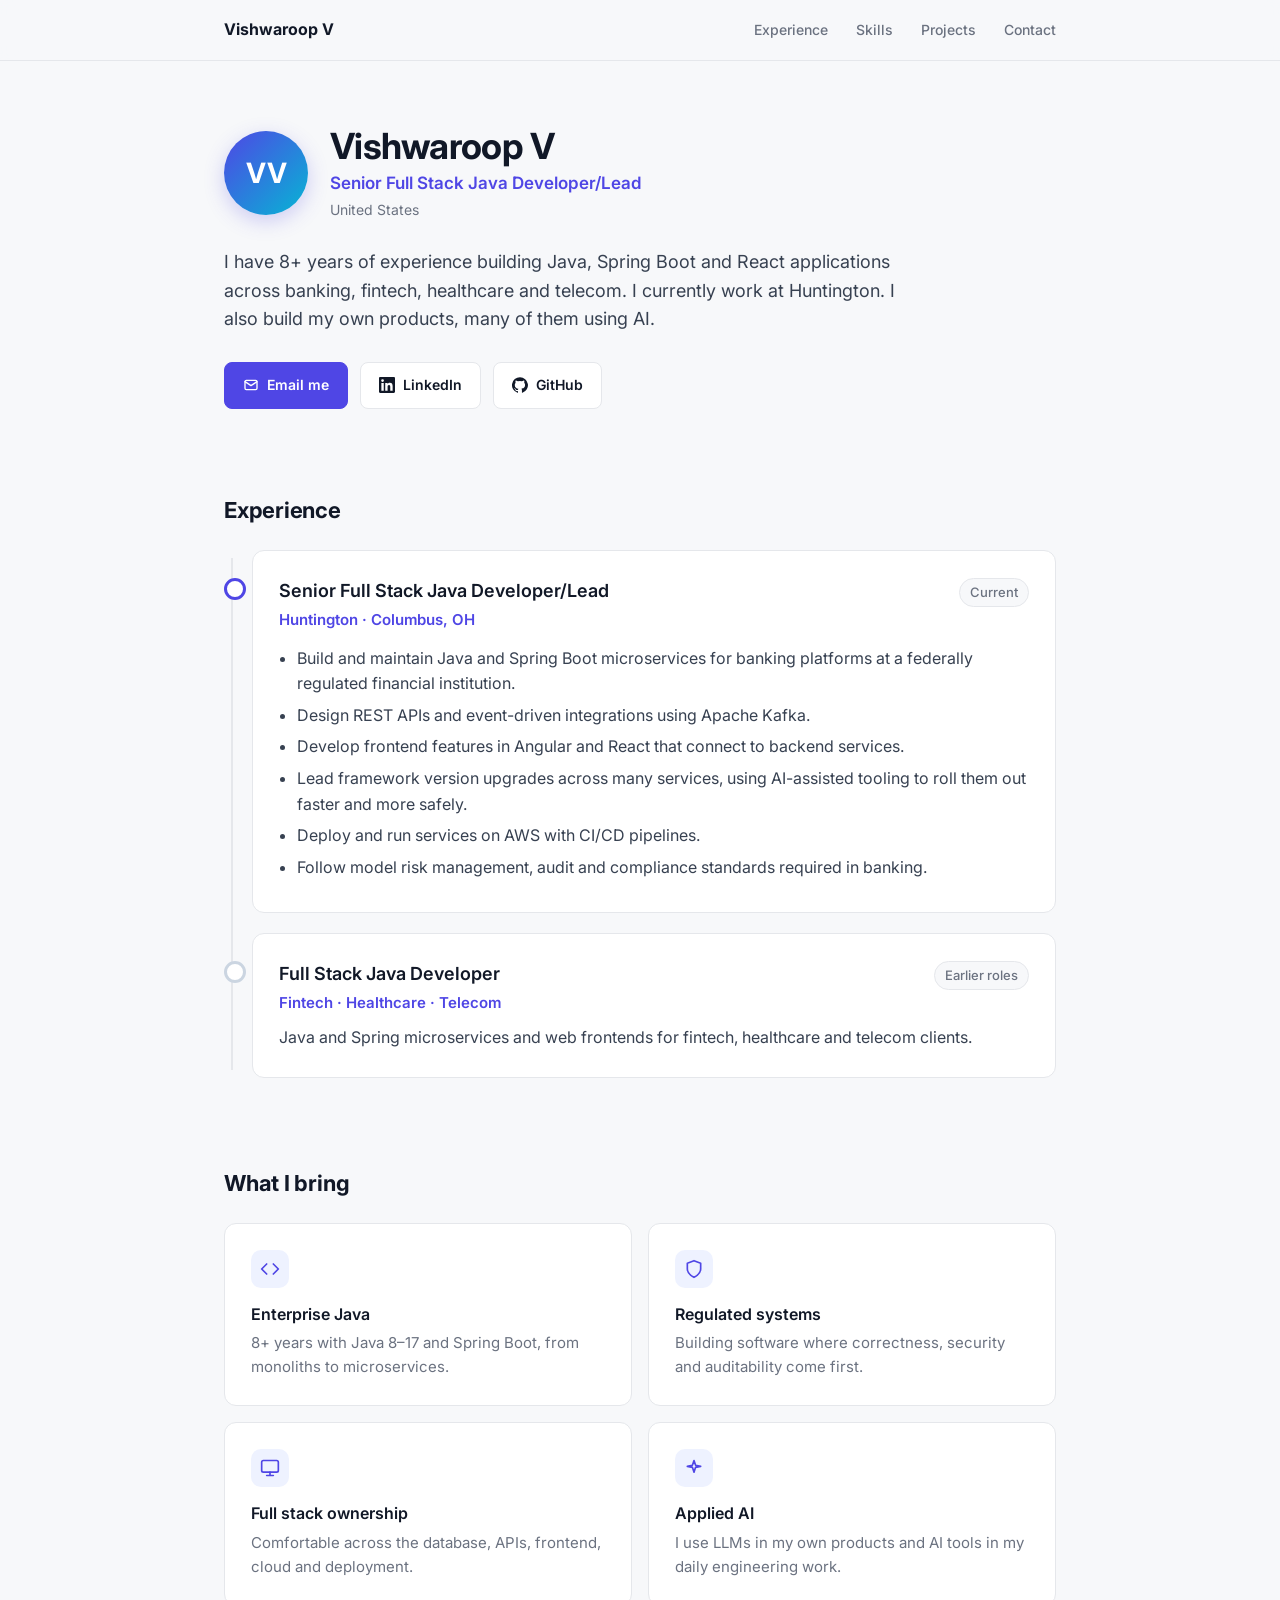
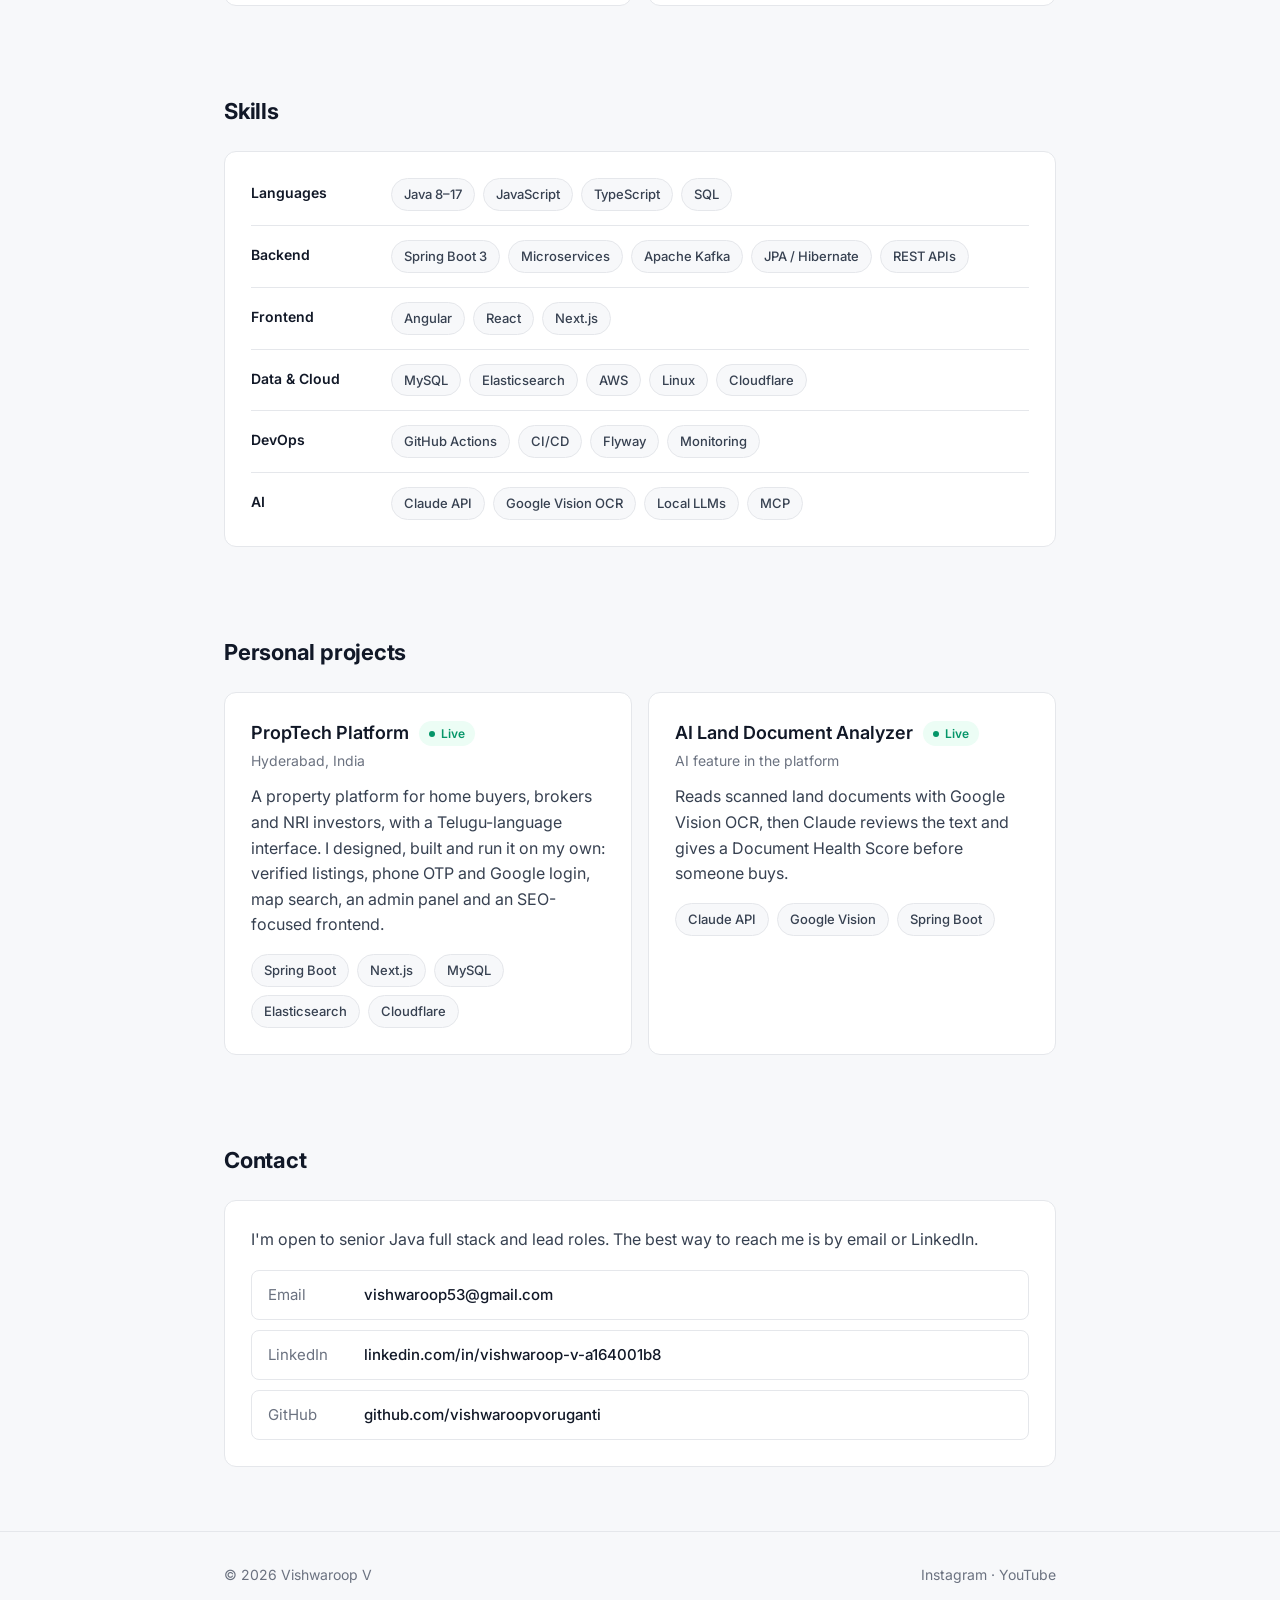
==== commit 6f5fad37: "Remove stat cards; add Contact section Co-Authored-By: Claude Opus 5.5 <noreply@anthropic.com> Claud" ====
--- a/index.html
+++ b/index.html
@@ -91,6 +91,11 @@
   .project p{margin-top:12px}
   .project .chips{margin-top:16px}
 
+  .contact p{margin-bottom:18px}
+  .c-list{display:grid;gap:10px}
+  .c-list a{display:flex;gap:16px;padding:12px 16px;border:1px solid var(--line);border-radius:8px;color:var(--text);font-weight:500;font-size:15px;transition:border-color .15s}
+  .c-list a:hover{border-color:var(--accent)}
+  .c-list span{width:80px;flex-shrink:0;color:var(--muted);font-weight:400}
   footer{border-top:1px solid var(--line);padding:32px 0 48px;margin-top:20px;font-size:14px;color:var(--muted)}
   footer .wrap{display:flex;justify-content:space-between;flex-wrap:wrap;gap:12px}
   footer a{color:var(--muted)}
@@ -101,7 +106,7 @@
     .hero{padding:44px 0 28px}
     .hero-top{flex-direction:column;align-items:flex-start;gap:16px}
     h1{font-size:30px}
-    .stats{grid-template-columns:1fr}
+    .c-list a{flex-direction:column;gap:2px}
     .grid2{grid-template-columns:1fr}
     .skill-row{flex-direction:column;gap:8px}
   }
@@ -133,19 +138,13 @@
       </div>
     </div>
     <p class="intro">I have 8+ years of experience building Java, Spring Boot and React applications across banking, fintech, healthcare and telecom. I currently work at Huntington. I also build my own products, many of them using AI.</p>
-    <div class="btns" id="contact">
+    <div class="btns">
       <a class="btn primary" href="mailto:vishwaroop53@gmail.com">
         <svg viewBox="0 0 24 24" fill="none" stroke="currentColor" stroke-width="2" stroke-linecap="round" stroke-linejoin="round"><rect x="3" y="5" width="18" height="14" rx="2"/><path d="m3 7 9 6 9-6"/></svg>Email me</a>
       <a class="btn" href="https://www.linkedin.com/in/vishwaroop-v-a164001b8/" target="_blank" rel="noopener">
         <svg viewBox="0 0 24 24" fill="currentColor"><path d="M20.45 20.45h-3.56v-5.57c0-1.33-.02-3.04-1.85-3.04-1.85 0-2.14 1.45-2.14 2.94v5.67H9.35V9h3.41v1.56h.05c.48-.9 1.64-1.85 3.37-1.85 3.6 0 4.27 2.37 4.27 5.46v6.28zM5.34 7.43a2.06 2.06 0 1 1 0-4.13 2.06 2.06 0 0 1 0 4.13zM7.12 20.45H3.56V9h3.56v11.45zM22.22 0H1.77C.79 0 0 .77 0 1.73v20.54C0 23.23.79 24 1.77 24h20.45c.98 0 1.78-.77 1.78-1.73V1.73C24 .77 23.2 0 22.22 0z"/></svg>LinkedIn</a>
       <a class="btn" href="https://github.com/vishwaroopvoruganti" target="_blank" rel="noopener">
         <svg viewBox="0 0 24 24" fill="currentColor"><path d="M12 .3a12 12 0 0 0-3.8 23.4c.6.1.8-.3.8-.6v-2c-3.3.7-4-1.6-4-1.6-.6-1.4-1.4-1.8-1.4-1.8-1-.7.1-.7.1-.7 1.2.1 1.8 1.2 1.8 1.2 1 1.8 2.8 1.3 3.5 1 0-.8.4-1.3.7-1.6-2.7-.3-5.5-1.3-5.5-6 0-1.2.5-2.3 1.3-3.1-.2-.4-.6-1.6 0-3.2 0 0 1-.3 3.4 1.2a11.5 11.5 0 0 1 6 0c2.3-1.5 3.3-1.2 3.3-1.2.6 1.6.2 2.8.1 3.2.8.8 1.3 1.9 1.3 3.2 0 4.6-2.8 5.6-5.5 5.9.4.4.8 1.1.8 2.2v3.3c0 .3.2.7.8.6A12 12 0 0 0 12 .3"/></svg>GitHub</a>
-    </div>
-
-    <div class="stats">
-      <div class="stat"><div class="n">8+</div><div class="l">Years of experience</div></div>
-      <div class="stat"><div class="n">4</div><div class="l">Industries</div></div>
-      <div class="stat"><div class="n">2</div><div class="l">Live products built</div></div>
     </div>
   </div>
 
@@ -236,6 +235,18 @@
     </div>
   </section>
 
+  <section id="contact">
+    <h2>Contact</h2>
+    <div class="card contact">
+      <p>I'm open to senior Java full stack and lead roles. The best way to reach me is by email or LinkedIn.</p>
+      <div class="c-list">
+        <a href="mailto:vishwaroop53@gmail.com"><span>Email</span>vishwaroop53@gmail.com</a>
+        <a href="https://www.linkedin.com/in/vishwaroop-v-a164001b8/" target="_blank" rel="noopener"><span>LinkedIn</span>linkedin.com/in/vishwaroop-v-a164001b8</a>
+        <a href="https://github.com/vishwaroopvoruganti" target="_blank" rel="noopener"><span>GitHub</span>github.com/vishwaroopvoruganti</a>
+      </div>
+    </div>
+  </section>
+
 </div>
 
 <footer>
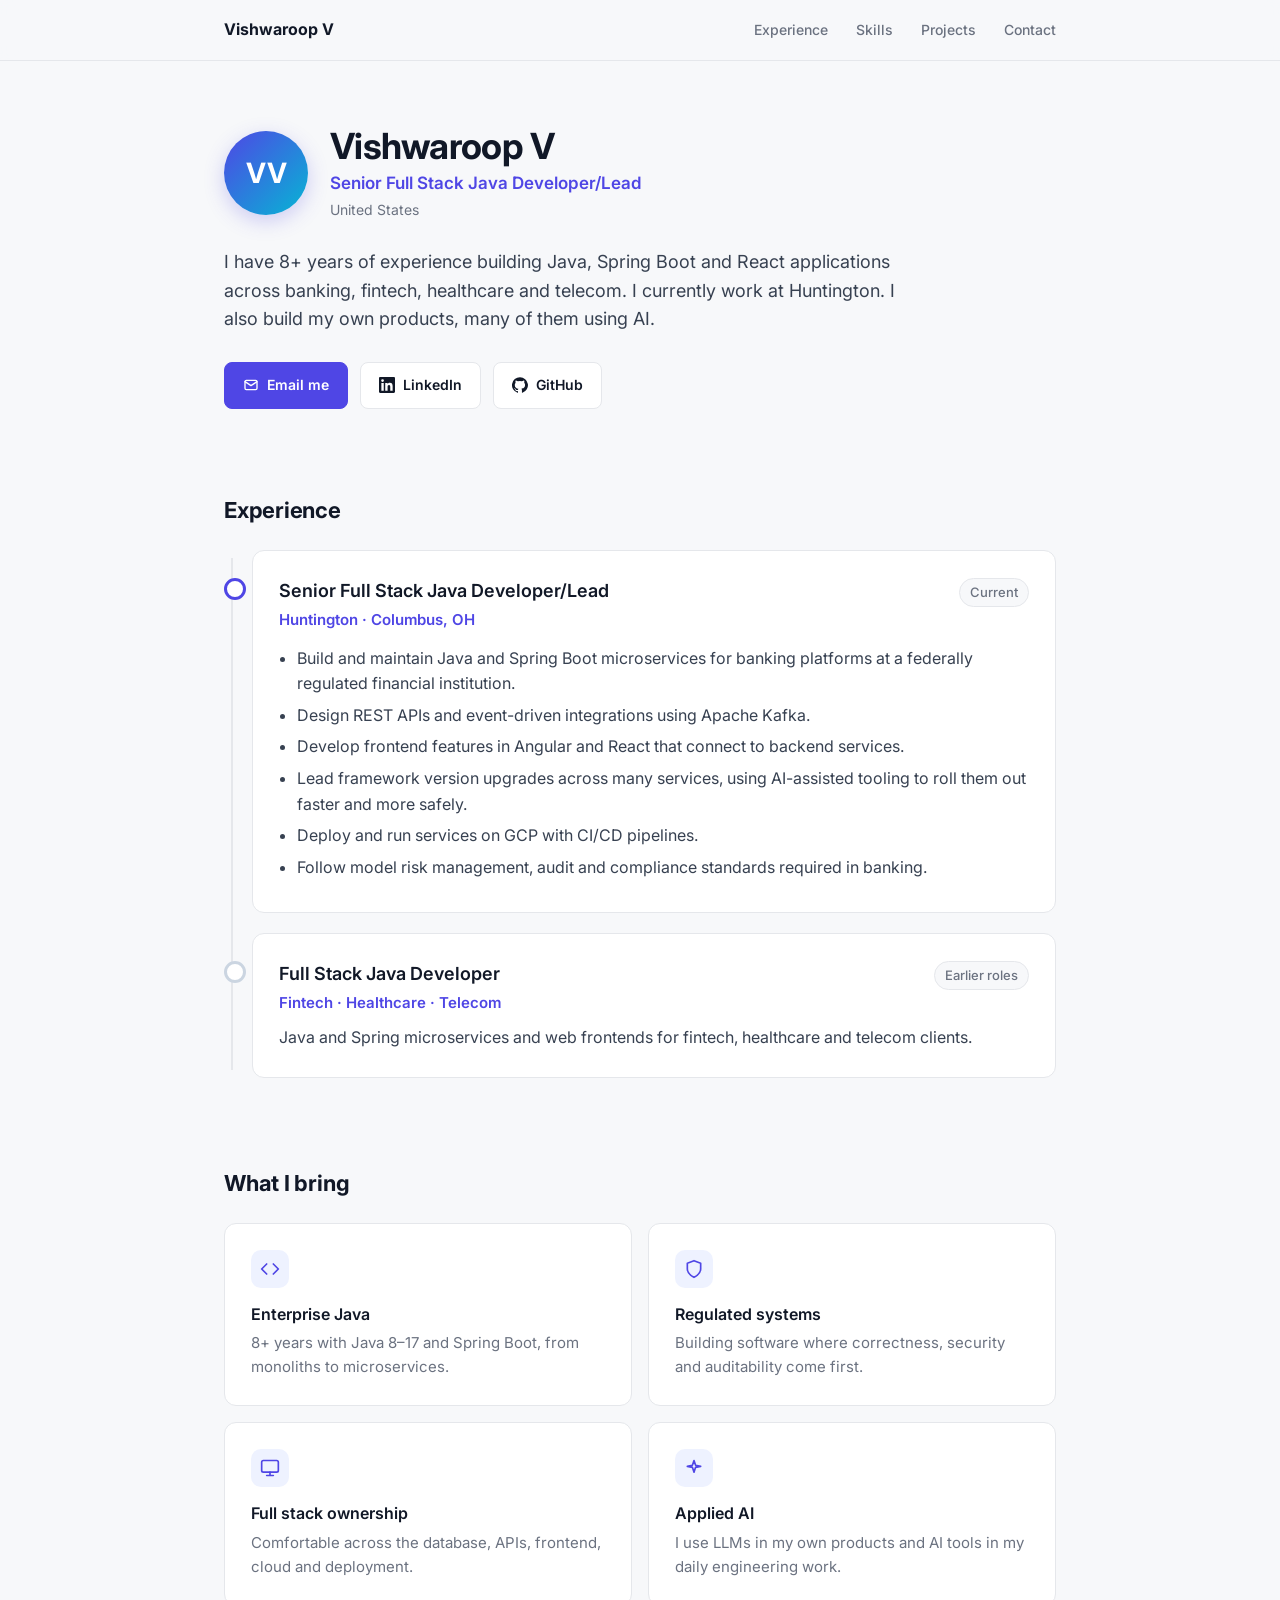
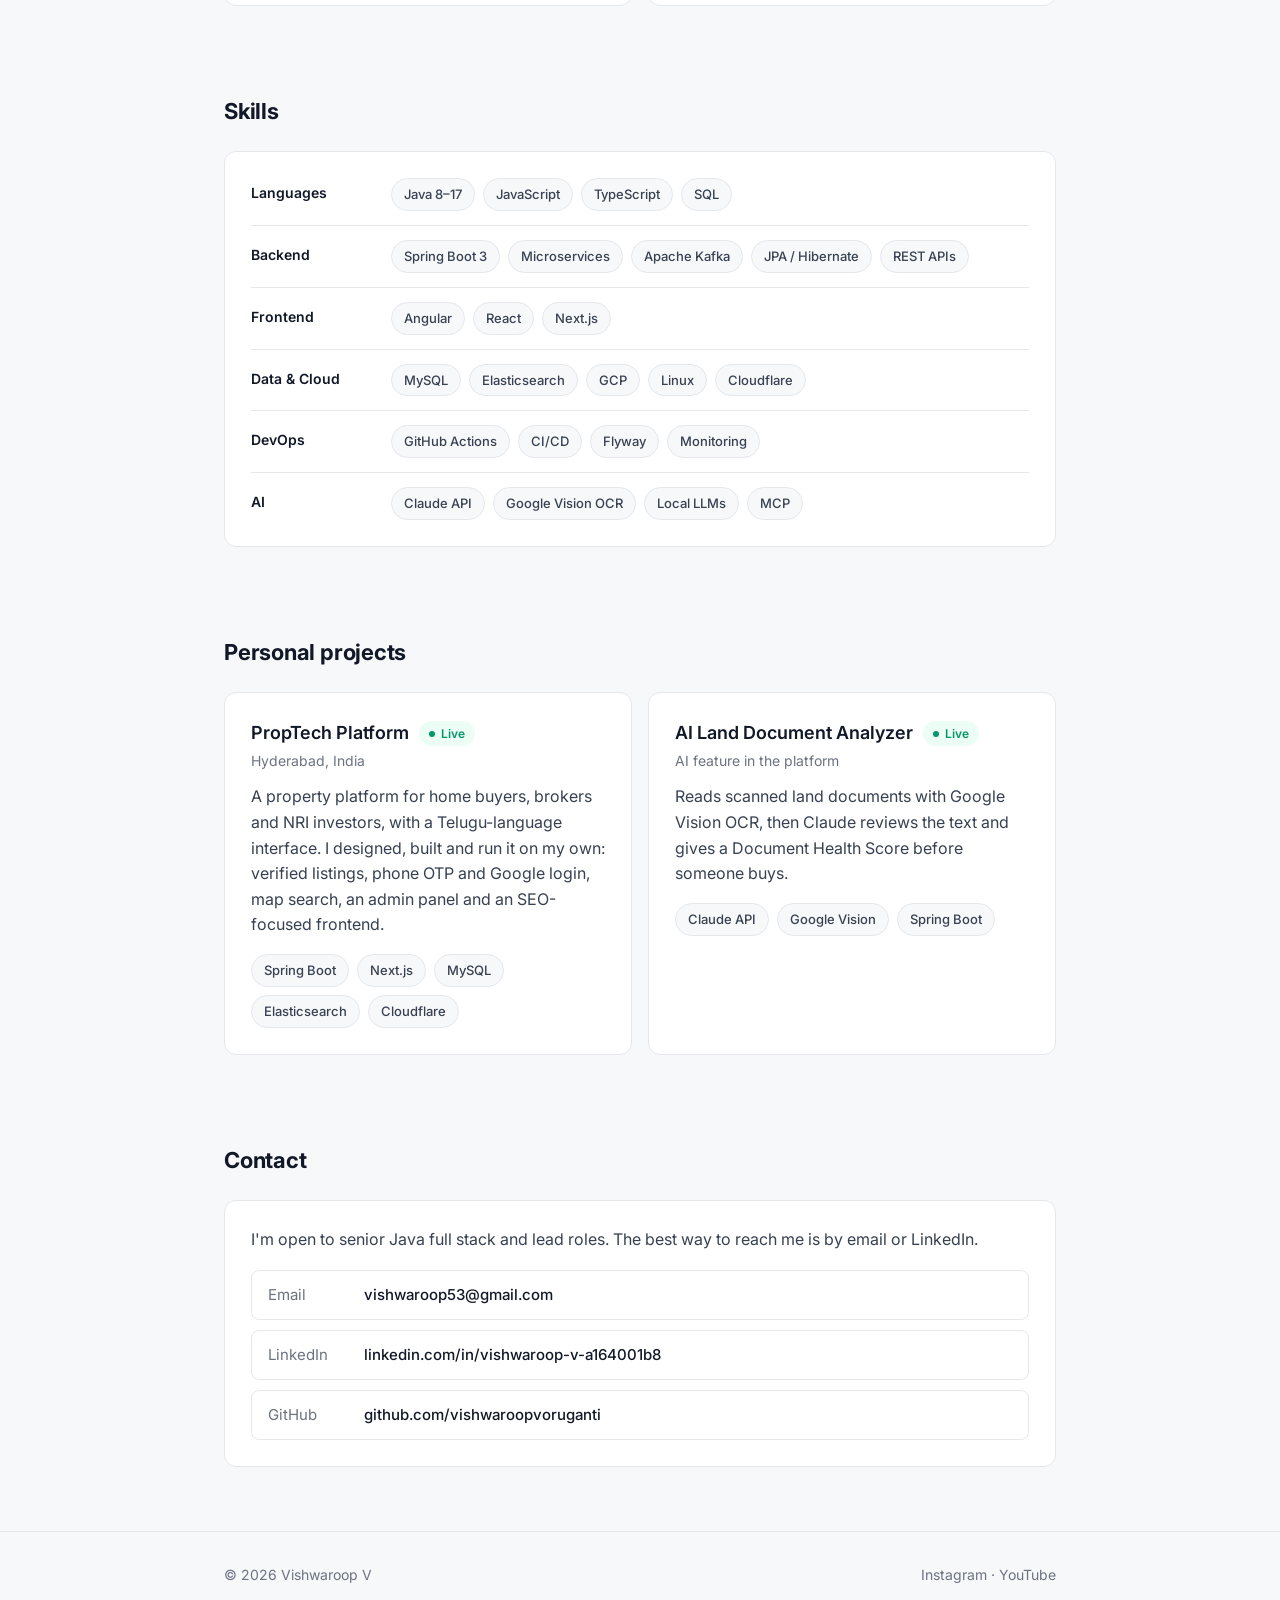
==== commit 38c805e2: "Replace AWS with GCP Co-Authored-By: Claude Opus 5.5 <noreply@anthropic.com> Claude-Session: https:/" ====
--- a/index.html
+++ b/index.html
@@ -4,7 +4,7 @@
 <meta charset="UTF-8">
 <meta name="viewport" content="width=device-width, initial-scale=1.0">
 <title>Vishwaroop V — Senior Full Stack Java Developer/Lead</title>
-<meta name="description" content="Senior Full Stack Java Developer/Lead with 8+ years in banking and fintech. Spring Boot, microservices, Kafka, React, AWS, and applied AI.">
+<meta name="description" content="Senior Full Stack Java Developer/Lead with 8+ years in banking and fintech. Spring Boot, microservices, Kafka, React, GCP, and applied AI.">
 <link rel="icon" href="data:image/svg+xml,<svg xmlns='http://www.w3.org/2000/svg' viewBox='0 0 64 64'><rect width='64' height='64' rx='14' fill='%234f46e5'/><text x='50%' y='54%' text-anchor='middle' dominant-baseline='middle' font-family='Arial' font-weight='700' font-size='28' fill='white'>VV</text></svg>">
 <link rel="preconnect" href="https://fonts.googleapis.com">
 <link rel="preconnect" href="https://fonts.gstatic.com" crossorigin>
@@ -162,7 +162,7 @@
             <li>Design REST APIs and event-driven integrations using Apache Kafka.</li>
             <li>Develop frontend features in Angular and React that connect to backend services.</li>
             <li>Lead framework version upgrades across many services, using AI-assisted tooling to roll them out faster and more safely.</li>
-            <li>Deploy and run services on AWS with CI/CD pipelines.</li>
+            <li>Deploy and run services on GCP with CI/CD pipelines.</li>
             <li>Follow model risk management, audit and compliance standards required in banking.</li>
           </ul>
         </div>
@@ -211,7 +211,7 @@
       <div class="skill-row"><div class="k">Languages</div><div class="chips"><span class="chip">Java 8–17</span><span class="chip">JavaScript</span><span class="chip">TypeScript</span><span class="chip">SQL</span></div></div>
       <div class="skill-row"><div class="k">Backend</div><div class="chips"><span class="chip">Spring Boot 3</span><span class="chip">Microservices</span><span class="chip">Apache Kafka</span><span class="chip">JPA / Hibernate</span><span class="chip">REST APIs</span></div></div>
       <div class="skill-row"><div class="k">Frontend</div><div class="chips"><span class="chip">Angular</span><span class="chip">React</span><span class="chip">Next.js</span></div></div>
-      <div class="skill-row"><div class="k">Data &amp; Cloud</div><div class="chips"><span class="chip">MySQL</span><span class="chip">Elasticsearch</span><span class="chip">AWS</span><span class="chip">Linux</span><span class="chip">Cloudflare</span></div></div>
+      <div class="skill-row"><div class="k">Data &amp; Cloud</div><div class="chips"><span class="chip">MySQL</span><span class="chip">Elasticsearch</span><span class="chip">GCP</span><span class="chip">Linux</span><span class="chip">Cloudflare</span></div></div>
       <div class="skill-row"><div class="k">DevOps</div><div class="chips"><span class="chip">GitHub Actions</span><span class="chip">CI/CD</span><span class="chip">Flyway</span><span class="chip">Monitoring</span></div></div>
       <div class="skill-row"><div class="k">AI</div><div class="chips"><span class="chip">Claude API</span><span class="chip">Google Vision OCR</span><span class="chip">Local LLMs</span><span class="chip">MCP</span></div></div>
     </div>
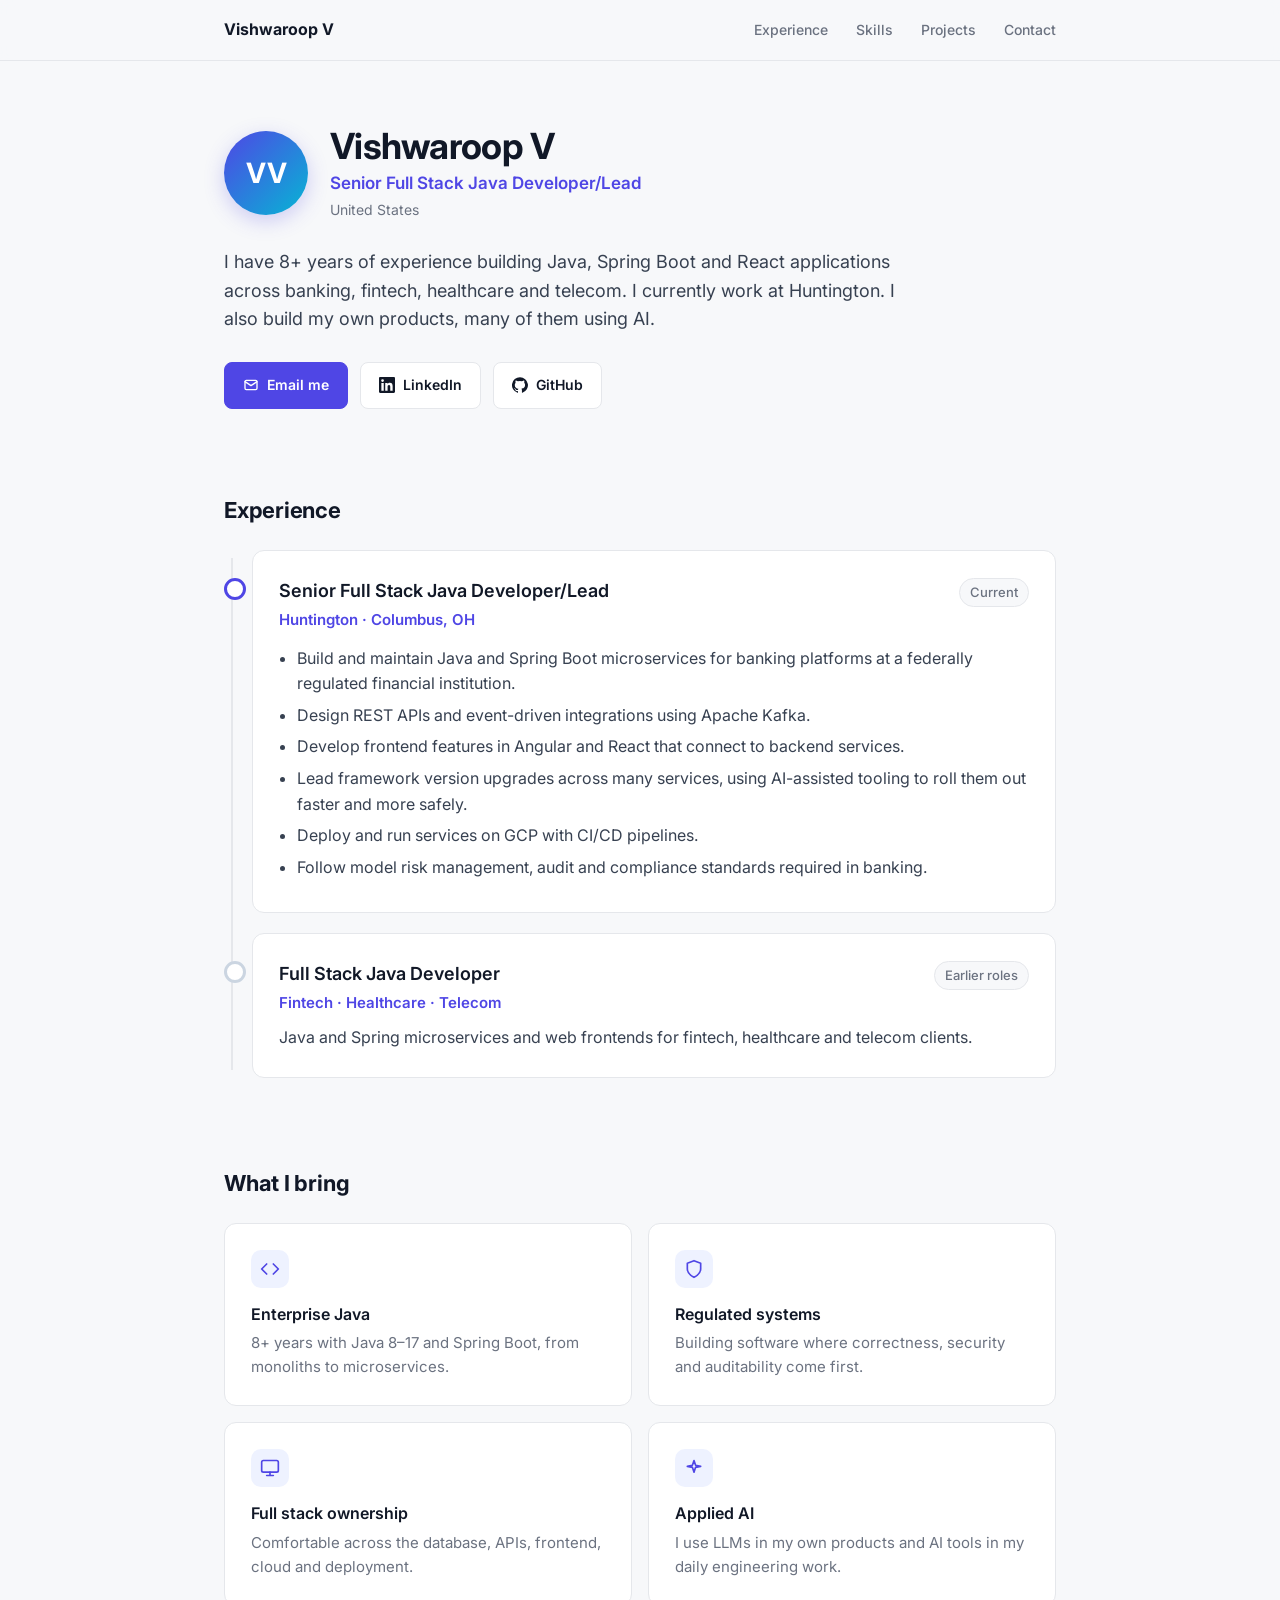
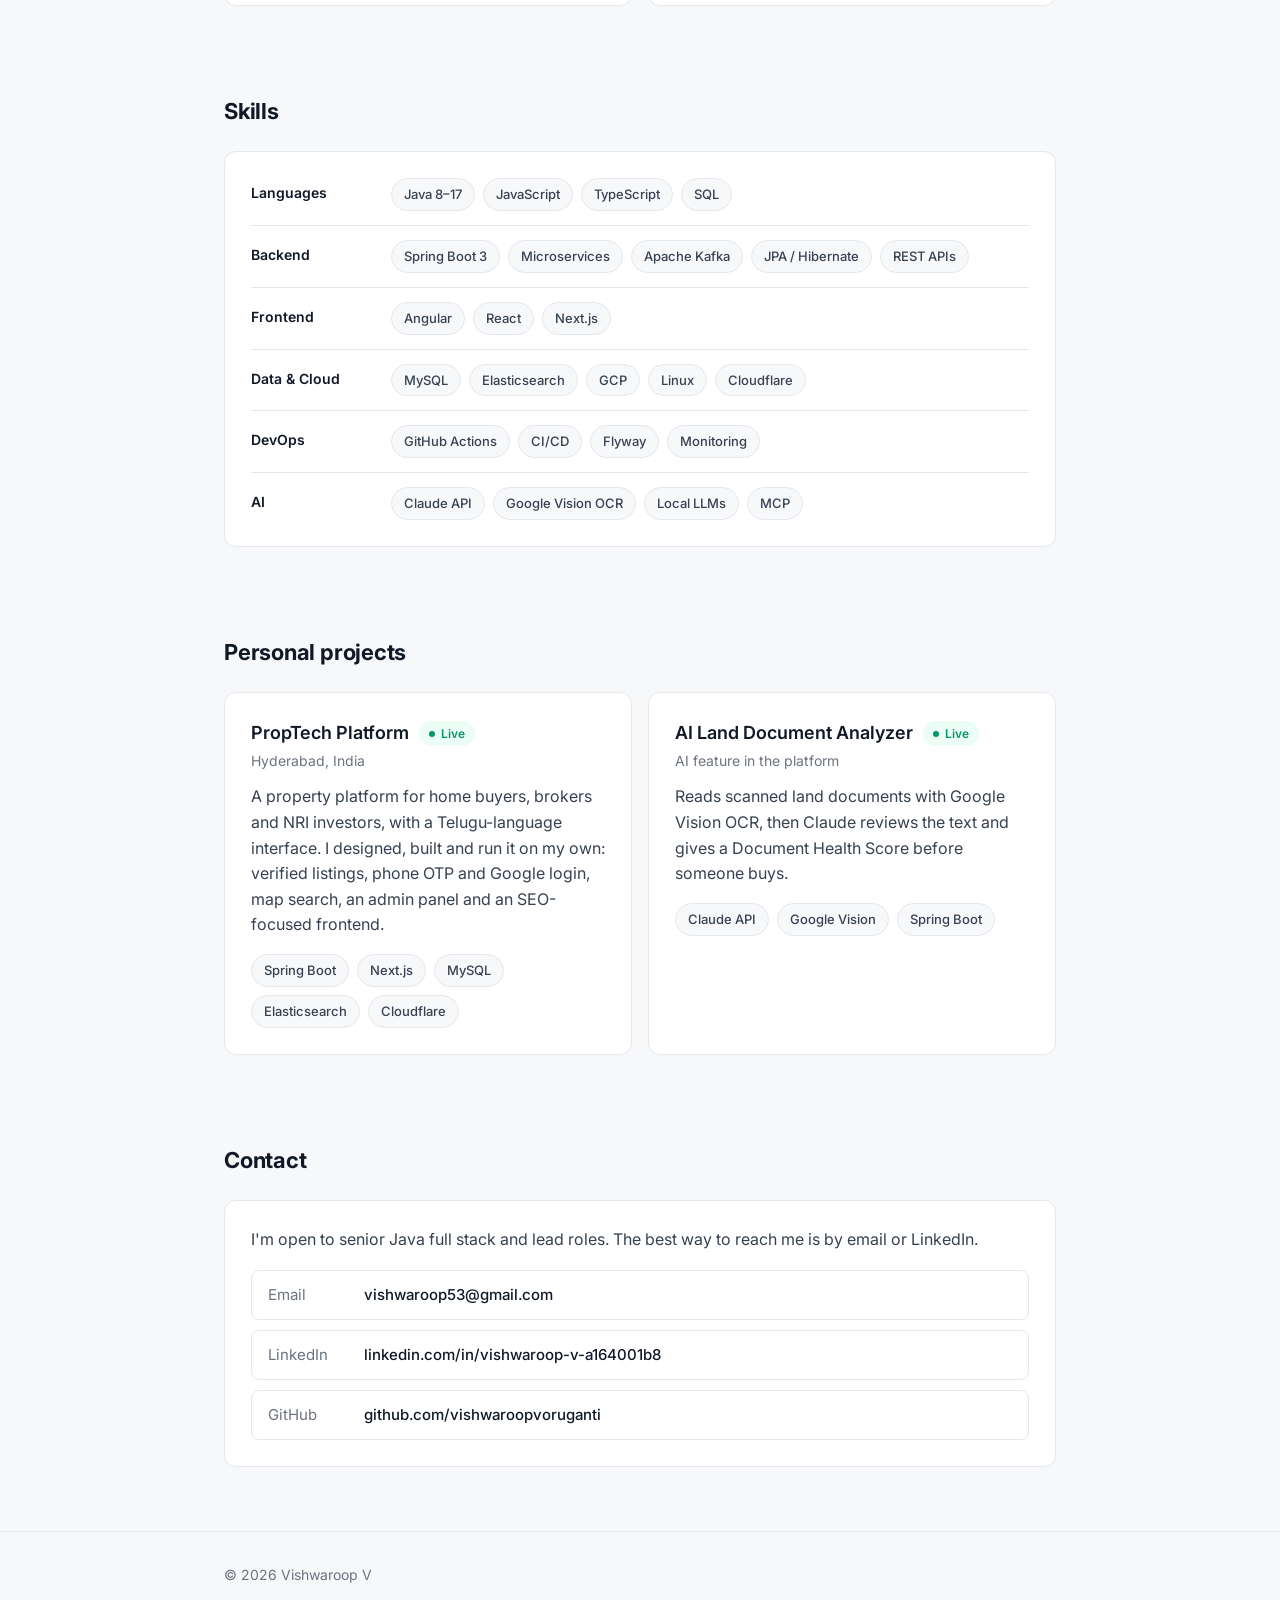
==== commit 41fc86b7: "Remove Instagram and YouTube links Co-Authored-By: Claude Opus 5.5 <noreply@anthropic.com> Claude-Se" ====
--- a/index.html
+++ b/index.html
@@ -252,7 +252,6 @@
 <footer>
   <div class="wrap">
     <span>© 2026 Vishwaroop V</span>
-    <span><a href="https://www.instagram.com/invest_with_vish/" target="_blank" rel="noopener">Instagram</a> · <a href="https://www.youtube.com/@invest_with_vish" target="_blank" rel="noopener">YouTube</a></span>
   </div>
 </footer>
 
